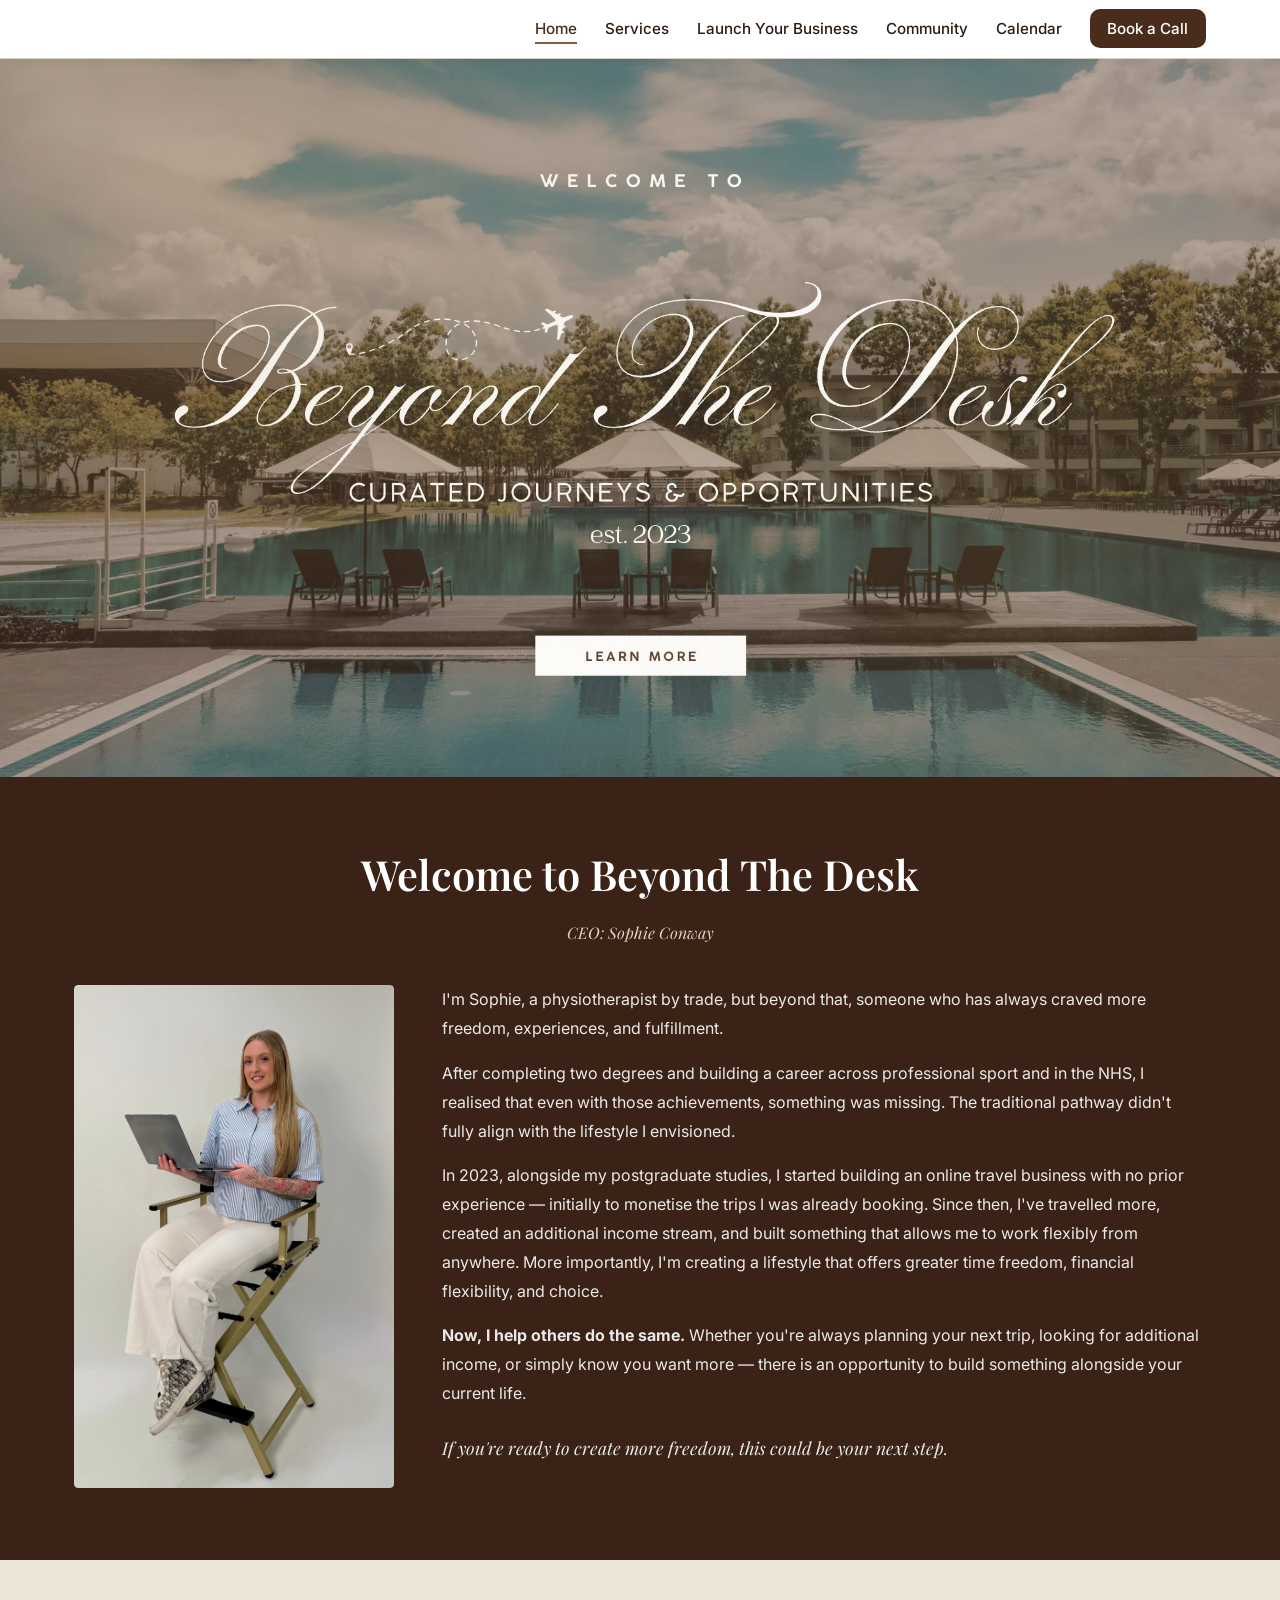
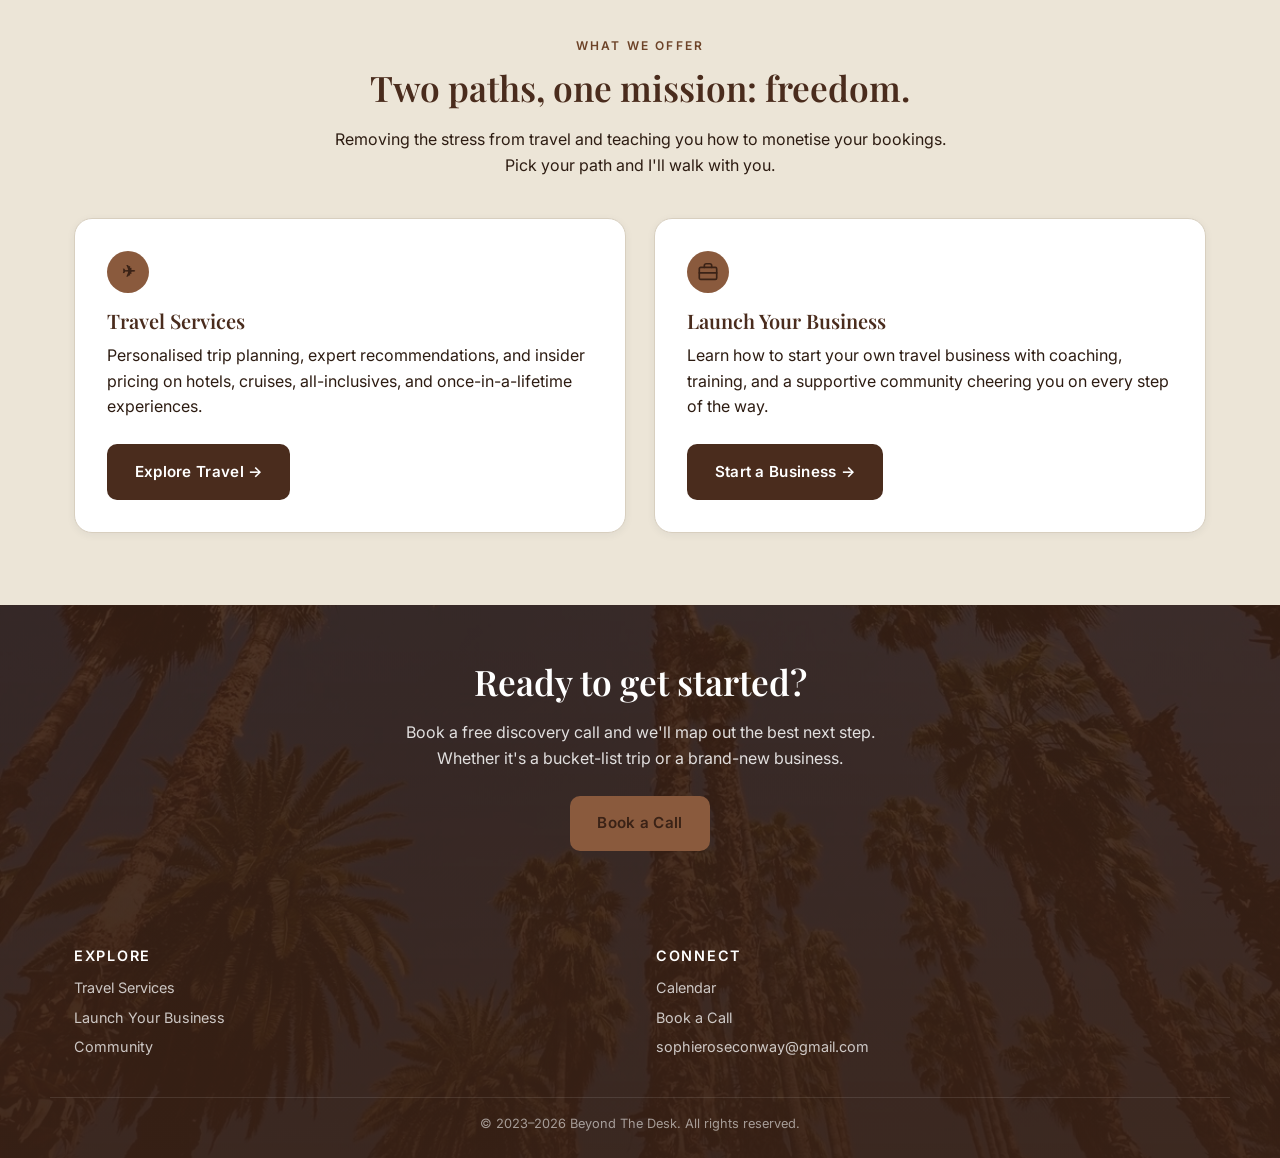
==== index.html @ 2ff6315e "Initial website upload" ====
<!DOCTYPE html>
<html lang="en">
<head>
  <meta charset="UTF-8" />
  <meta name="viewport" content="width=device-width, initial-scale=1.0" />
  <title>Beyond The Desk — Curated Journeys &amp; Opportunities</title>
  <meta name="description" content="Beyond The Desk: curated travel journeys and business opportunities for those ready to create more freedom." />
  <link rel="preconnect" href="https://fonts.googleapis.com">
  <link rel="preconnect" href="https://fonts.gstatic.com" crossorigin>
  <link href="https://fonts.googleapis.com/css2?family=Alex+Brush&family=Allura&family=Inter:wght@400;500;600;700&family=Playfair+Display:ital,wght@0,500;0,600;0,700;1,500&display=swap" rel="stylesheet">
  <link rel="stylesheet" href="css/styles.css" />
</head>
<body>

  <!-- ============ HEADER ============ -->
  <header class="site-header">
    <nav class="nav" aria-label="Main">
      <button class="nav__toggle" aria-label="Toggle menu" aria-expanded="false">&#9776;</button>
      <ul class="nav__links">
        <li><a href="index.html">Home</a></li>
        <li><a href="services.html">Services</a></li>
        <li><a href="business.html">Launch Your Business</a></li>
        <li><a href="community.html">Community</a></li>
        <li><a href="calendar.html">Calendar</a></li>
        <li><a href="contact.html" class="nav__cta">Book a Call</a></li>
      </ul>
    </nav>
  </header>

  <!-- ============ HERO (Canva screenshot with overlay Learn More link) ============ -->
  <section class="hero hero--image" aria-label="Welcome to Beyond The Desk">
    <div class="hero-image-wrap">
      <img class="hero-image" src="assets/homepage-hero.jpg" alt="Welcome to Beyond The Desk — Curated Journeys &amp; Opportunities — est. 2023" />
      <a href="#welcome" class="hero-image__cta" aria-label="Learn more"><span class="visually-hidden">Learn More</span></a>
    </div>
  </section>

  <!-- ============ WELCOME / ABOUT ME ============ -->
  <section id="welcome" class="section section--brown">
    <div class="container">
      <div class="text-center" style="margin-bottom:2.5rem;">
        <h2 style="font-size:clamp(2rem,4vw,2.6rem);">Welcome to Beyond The Desk</h2>
        <span class="subtitle" style="display:block;color:#e7d3b8;font-family:var(--font-heading);font-style:italic;margin-top:.25rem;">CEO: Sophie Conway</span>
      </div>

      <div class="about-grid">
        <div class="about-photo">
          <!-- Save your Canva portrait as assets/sophie.jpg and it will replace this placeholder. -->
          <img src="assets/profilepicture.jpg" alt="Sophie Conway" onerror="this.style.display='none'; this.parentElement.innerHTML='Add your photo at<br>assets/profilepicture.jpg';" />
        </div>

        <div class="about-body">
          <p>I'm Sophie, a physiotherapist by trade, but beyond that, someone who has always craved more freedom, experiences, and fulfillment.</p>

          <p>After completing two degrees and building a career across professional sport and in the NHS, I realised that even with those achievements, something was missing. The traditional pathway didn't fully align with the lifestyle I envisioned.</p>

          <p>In 2023, alongside my postgraduate studies, I started building an online travel business with no prior experience — initially to monetise the trips I was already booking. Since then, I've travelled more, created an additional income stream, and built something that allows me to work flexibly from anywhere. More importantly, I'm creating a lifestyle that offers greater time freedom, financial flexibility, and choice.</p>

          <p><strong>Now, I help others do the same.</strong> Whether you're always planning your next trip, looking for additional income, or simply know you want more — there is an opportunity to build something alongside your current life.</p>

          <p style="font-family: var(--font-heading); font-style: italic; font-size: 1.1rem; margin-top: 1.5rem;">If you're ready to create more freedom, this could be your next step.</p>
        </div>
      </div>
    </div>
  </section>

  <!-- ============ TWO PATHS ============ -->
  <section class="section">
    <div class="container">
      <div class="text-center" style="max-width:720px;margin:0 auto 2.5rem;">
        <span class="eyebrow">What We Offer</span>
        <h2>Two paths, one mission: freedom.</h2>
        <p style="text-align:center;">Removing the stress from travel and teaching you how to monetise your bookings.<br>Pick your path and I'll walk with you.</p>
      </div>
      <div class="grid grid--2">
        <div class="card">
          <div class="card__icon">&#9992;</div>
          <h3>Travel Services</h3>
          <p>Personalised trip planning, expert recommendations, and insider pricing on hotels, cruises, all-inclusives, and once-in-a-lifetime experiences.</p>
          <a href="services.html" class="btn btn--primary" style="margin-top:.5rem;">Explore Travel &rarr;</a>
        </div>
        <div class="card">
          <div class="card__icon" aria-hidden="true">
            <svg width="22" height="22" viewBox="0 0 24 24" fill="none" stroke="currentColor" stroke-width="1.8" stroke-linecap="round" stroke-linejoin="round">
              <rect x="2.5" y="7" width="19" height="13" rx="1.5"/>
              <path d="M8 7V5a2 2 0 0 1 2-2h4a2 2 0 0 1 2 2v2"/>
              <path d="M2.5 13h19"/>
            </svg>
          </div>
          <h3>Launch Your Business</h3>
          <p>Learn how to start your own travel business with coaching, training, and a supportive community cheering you on every step of the way.</p>
          <a href="business.html" class="btn btn--primary" style="margin-top:.5rem;">Start a Business &rarr;</a>
        </div>
      </div>
    </div>
  </section>

  <!-- ============ CTA BAND + FOOTER (shared palm background) ============ -->
  <div class="palm-footer-wrap">
  <section class="cta-band">
    <div class="container">
      <h2>Ready to get started?</h2>
      <p>Book a free discovery call and we'll map out the best next step.<br>
      Whether it's a bucket-list trip or a brand-new business.</p>
      <a href="contact.html" class="btn btn--accent">Book a Call</a>
    </div>
  </section>

  <!-- ============ FOOTER ============ -->
  <footer class="site-footer">
    <div class="container" style="grid-template-columns: 1fr 1fr;">
      <div>
        <h4>Explore</h4>
        <ul>
          <li><a href="services.html">Travel Services</a></li>
          <li><a href="business.html">Launch Your Business</a></li>
          <li><a href="community.html">Community</a></li>
        </ul>
      </div>
      <div>
        <h4>Connect</h4>
        <ul>
          <li><a href="calendar.html">Calendar</a></li>
          <li><a href="contact.html">Book a Call</a></li>
          <li><a href="mailto:sophieroseconway@gmail.com">sophieroseconway@gmail.com</a></li>
        </ul>
      </div>
    </div>
    <div class="footer-bottom">
      &copy; 2023&ndash;<span id="year"></span> Beyond The Desk. All rights reserved.
    </div>
  </footer>
  </div>

  <script src="js/main.js"></script>
  <script>document.getElementById("year").textContent = new Date().getFullYear();</script>
</body>
</html>
---- css/styles.css ----
/* =========================================================
   Beyond The Desk — Shared Stylesheet
   All theme colors live in CSS variables below for easy
   updates once Canva branding is finalized.
   ========================================================= */

:root {
  /* Theme colors — matched to Canva palette */
  --color-primary: #4a2c1d;       /* Rich chocolate brown */
  --color-primary-dark: #3a2216;
  --color-accent: #8a5a3d;        /* Warm caramel */
  --color-accent-dark: #6d4328;
  --color-cream: #ece5d7;         /* Soft beige background */
  --color-surface: #ffffff;
  --color-text: #2d1c12;
  --color-muted: #6b5a4e;
  --color-border: #d8cfbf;

  /* Typography */
  --font-heading: "Playfair Display", Georgia, "Times New Roman", serif;
  --font-body: "Inter", -apple-system, BlinkMacSystemFont, "Segoe UI", Roboto, sans-serif;
  --font-script: "Allura", "Alex Brush", "Pinyon Script", cursive;

  /* Spacing */
  --radius-sm: 4px;
  --radius-md: 10px;
  --radius-lg: 18px;
  --shadow-sm: 0 2px 8px rgba(26, 45, 74, 0.06);
  --shadow-md: 0 8px 24px rgba(26, 45, 74, 0.1);

  /* Layout */
  --max-width: 1180px;
}

/* -------- Reset + base -------- */
*, *::before, *::after { box-sizing: border-box; }
html { scroll-behavior: smooth; }
body {
  margin: 0;
  font-family: var(--font-body);
  color: var(--color-text);
  background: var(--color-cream);
  line-height: 1.6;
  -webkit-font-smoothing: antialiased;
}
img { max-width: 100%; display: block; }
a { color: var(--color-primary); text-decoration: none; transition: color .2s ease; }
a:hover { color: var(--color-accent-dark); }

h1, h2, h3, h4 {
  font-family: var(--font-heading);
  color: var(--color-primary);
  line-height: 1.2;
  margin: 0 0 .5em;
  font-weight: 600;
}
h1 { font-size: clamp(2rem, 4.5vw, 3.2rem); }
h2 { font-size: clamp(1.6rem, 3vw, 2.2rem); }
h3 { font-size: 1.25rem; }

p { margin: 0 0 1em; }

/* -------- Layout helpers -------- */
.container {
  width: 100%;
  max-width: var(--max-width);
  margin: 0 auto;
  padding: 0 1.5rem;
}

.section {
  padding: 4.5rem 0;
}

.section--alt {
  background: var(--color-surface);
}

.eyebrow {
  display: inline-block;
  text-transform: uppercase;
  letter-spacing: .18em;
  font-size: .75rem;
  color: var(--color-accent-dark);
  font-weight: 600;
  margin-bottom: .75rem;
}

/* -------- Navigation -------- */
.site-header {
  background: var(--color-surface);
  border-bottom: 1px solid var(--color-border);
  position: sticky;
  top: 0;
  z-index: 50;
  box-shadow: var(--shadow-sm);
}
.nav {
  display: flex;
  align-items: center;
  justify-content: flex-end;
  padding: 1rem 1.5rem;
  max-width: var(--max-width);
  margin: 0 auto;
}
.nav__brand {
  font-family: var(--font-heading);
  font-size: 1.35rem;
  font-weight: 600;
  color: var(--color-primary);
  letter-spacing: .5px;
}
.nav__brand span { color: var(--color-accent-dark); }
.nav__toggle {
  background: none;
  border: 0;
  font-size: 1.5rem;
  color: var(--color-primary);
  cursor: pointer;
  display: none;
}
.nav__links {
  display: flex;
  gap: 1.75rem;
  list-style: none;
  margin: 0;
  padding: 0;
  align-items: center;
}
.nav__links a {
  color: var(--color-text);
  font-weight: 500;
  font-size: .95rem;
  padding: .25rem 0;
  border-bottom: 2px solid transparent;
}
.nav__links a:hover,
.nav__links a.active {
  color: var(--color-primary);
  border-bottom-color: var(--color-accent);
}
.nav__cta {
  background: var(--color-primary);
  color: #fff !important;
  padding: .6rem 1.1rem !important;
  border-radius: var(--radius-md);
  border: none !important;
  transition: background .2s ease;
}
.nav__cta:hover {
  background: var(--color-accent-dark);
  color: #fff !important;
}

@media (max-width: 820px) {
  .nav__toggle { display: block; }
  .nav__links {
    position: absolute;
    top: 100%;
    left: 0;
    right: 0;
    background: var(--color-surface);
    flex-direction: column;
    padding: 1rem 1.5rem;
    gap: 1rem;
    border-bottom: 1px solid var(--color-border);
    transform: translateY(-10px);
    opacity: 0;
    pointer-events: none;
    transition: all .2s ease;
  }
  .nav__links.is-open {
    transform: translateY(0);
    opacity: 1;
    pointer-events: auto;
  }
}

/* -------- Buttons -------- */
.btn {
  display: inline-block;
  padding: .85rem 1.6rem;
  border-radius: var(--radius-md);
  font-weight: 600;
  font-size: .95rem;
  border: 2px solid transparent;
  cursor: pointer;
  transition: all .2s ease;
  letter-spacing: .02em;
}
.btn--primary {
  background: var(--color-primary);
  color: #fff;
}
.btn--primary:hover {
  background: var(--color-accent-dark);
  color: #fff;
}
.btn--accent {
  background: var(--color-accent);
  color: var(--color-primary-dark);
}
.btn--accent:hover {
  background: var(--color-accent-dark);
  color: #fff;
}
.btn--outline {
  background: transparent;
  color: var(--color-primary);
  border-color: var(--color-primary);
}
.btn--outline:hover {
  background: var(--color-primary);
  color: #fff;
}

/* -------- Hero -------- */
.hero {
  background: linear-gradient(135deg, var(--color-primary) 0%, var(--color-primary-dark) 100%);
  color: #fff;
  padding: 6rem 0 5rem;
  position: relative;
  overflow: hidden;
}
.hero::after {
  content: "";
  position: absolute;
  inset: 0;
  background-image: radial-gradient(circle at 20% 20%, rgba(201, 166, 107, .18), transparent 50%),
                    radial-gradient(circle at 80% 70%, rgba(201, 166, 107, .12), transparent 55%);
  pointer-events: none;
}
.hero__inner {
  max-width: 780px;
  position: relative;
  z-index: 1;
}
.hero h1 {
  color: #fff;
  margin-bottom: 1rem;
}
.hero p.lead {
  font-size: 1.15rem;
  color: rgba(255, 255, 255, .85);
  margin-bottom: 2rem;
  max-width: 620px;
}
.hero__actions {
  display: flex;
  gap: 1rem;
  flex-wrap: wrap;
}

/* Smaller hero for inner pages */
.hero--sub {
  padding: 3.5rem 0 3rem;
}
.hero--sub h1 { font-size: clamp(1.8rem, 3.5vw, 2.6rem); }

/* Two-column layout for 'The Opportunity' section (text + partner logo) */
.opportunity-grid {
  display: grid;
  grid-template-columns: minmax(0, 1.6fr) minmax(0, 1fr);
  gap: 3rem;
  align-items: center;
}
.opportunity-grid__text {
  max-width: 780px;
}
.opportunity-grid__logo {
  display: flex;
  align-items: center;
  justify-content: center;
}
.opportunity-grid__logo img {
  width: 100%;
  max-width: 320px;
  height: auto;
  object-fit: contain;
}
@media (max-width: 820px) {
  .opportunity-grid {
    grid-template-columns: 1fr;
    gap: 2rem;
  }
  .opportunity-grid__logo { order: -1; }
  .opportunity-grid__logo img { max-width: 220px; }
}

/* Hero with brand logo acting as the title (e.g. Community page) */
.hero--logo .eyebrow {
  margin-bottom: .75rem;
}

/* Photo wall backdrop for the community hero (team photos under the logo) */
.hero--with-photos {
  position: relative;
  overflow: hidden;
  padding: 0;          /* the photo wall now drives the hero height */
}
/* CSS Grid collage — photos fill their cells tightly, with a small slice of
   the brown hero background showing between them as a built-in border. */
.hero__photo-wall {
  position: relative;
  background: var(--color-primary-dark);
  padding: 6px;
  display: grid;
  grid-template-columns: repeat(4, 1fr);
  grid-auto-rows: 250px;
  grid-auto-flow: dense;
  gap: 4px;
  z-index: 0;
  pointer-events: none;
}
.hero__photo-wall img {
  width: 100%;
  height: 100%;
  object-fit: cover;              /* fill the cell so photos sit tight together */
  object-position: center;
  display: block;
  filter: brightness(.9) saturate(.95);
  opacity: .95;
  image-orientation: from-image;
}
/* Cell shapes per photo orientation */
.hero__photo-wall .ph--p    { grid-column: span 1; grid-row: span 2; } /* portrait  */
.hero__photo-wall .ph--ls   { grid-column: span 2; grid-row: span 2; } /* landscape */
.hero__photo-wall .ph--wide { grid-column: span 3; grid-row: span 1; } /* panoramic */
/* Soft centred halo behind the logo + text so they remain readable,
   without dimming the photos at the edges of the hero. */
.hero--with-photos::before {
  content: "";
  position: absolute;
  inset: 0;
  background: radial-gradient(
    ellipse 55% 65% at center,
    rgba(58, 34, 22, .78) 0%,
    rgba(58, 34, 22, .55) 45%,
    rgba(58, 34, 22, 0) 80%
  );
  z-index: 1;
  pointer-events: none;
}
/* Logo + text overlaid in the centre of the photo collage */
.hero--with-photos .hero__inner {
  position: absolute;
  top: 50%;
  left: 50%;
  transform: translate(-50%, -50%);
  width: 100%;
  max-width: 780px;
  z-index: 2;
  text-align: center;
  padding: 0 1.5rem;
}
.hero--with-photos .hero-logo,
.hero--with-photos .hero-logo img { margin-left: auto; margin-right: auto; }
.hero--with-photos .hero__subtitle,
.hero--with-photos .lead { margin-left: auto; margin-right: auto; }
/* subtle text shadow for extra legibility against any bright photo edges */
.hero--with-photos .hero__subtitle,
.hero--with-photos .lead,
.hero--with-photos .eyebrow {
  text-shadow: 0 2px 12px rgba(0, 0, 0, .55);
}

@media (max-width: 900px) {
  .hero__photo-wall {
    grid-template-columns: repeat(4, 1fr);
    grid-auto-rows: 220px;
  }
  .hero__photo-wall .ph--wide { grid-column: span 4; }
}
@media (max-width: 560px) {
  .hero__photo-wall {
    grid-template-columns: repeat(3, 1fr);
    grid-auto-rows: 180px;
    padding: 4px;
    gap: 3px;
  }
  .hero__photo-wall .ph--wide { grid-column: span 3; }
  .hero__photo-wall .ph--ls   { grid-column: span 2; }
}
.hero-logo {
  margin: 0 0 1.5rem;
}
.hero-logo img {
  display: block;
  width: 100%;
  max-width: 560px;
  height: auto;
  /* logo is black on transparent — invert to white against the dark hero */
  filter: brightness(0) invert(1);
}
.hero__subtitle {
  font-family: var(--font-heading, serif);
  font-size: clamp(1.6rem, 3vw, 2.2rem);
  font-weight: 600;
  font-style: normal;
  line-height: 1.2;
  color: #fff;
  margin: 0 0 1rem;
  max-width: 680px;
}
@media (max-width: 720px) {
  .hero-logo img { max-width: 340px; }
}

/* -------- Cards / Grids -------- */
.grid {
  display: grid;
  gap: 1.75rem;
}
.grid--2 { grid-template-columns: repeat(2, 1fr); }
.grid--3 { grid-template-columns: repeat(auto-fit, minmax(260px, 1fr)); }
@media (max-width: 720px) {
  .grid--2 { grid-template-columns: 1fr; }
}

.card {
  background: var(--color-surface);
  border: 1px solid var(--color-border);
  border-radius: var(--radius-lg);
  padding: 2rem;
  box-shadow: var(--shadow-sm);
  transition: transform .2s ease, box-shadow .2s ease;
}
.card:hover {
  transform: translateY(-3px);
  box-shadow: var(--shadow-md);
}
.card h3 { margin-top: 0; }
.card__icon {
  width: 42px;
  height: 42px;
  display: inline-flex;
  align-items: center;
  justify-content: center;
  border-radius: 50%;
  background: var(--color-accent);
  color: var(--color-primary-dark);
  font-weight: 700;
  margin-bottom: 1rem;
}

/* -------- Contact methods (email + WhatsApp) -------- */
.contact-methods {
  display: grid;
  grid-template-columns: 1fr 1fr;
  gap: 1.5rem;
  margin-top: 1.5rem;
  align-items: stretch;
}

/* Bottom row of cards (What to expect + FAQs) */
.info-grid {
  display: grid;
  grid-template-columns: 1fr 1fr;
  gap: 1.5rem;
  align-items: stretch;
  margin-top: 1.5rem;
}
.info-grid > .card {
  height: 100%;
  display: flex;
  flex-direction: column;
}
.info-grid .faq-carousel__viewport {
  flex: 1;
  display: flex;
  align-items: flex-start;
}
.info-grid .faq-carousel__track { width: 100%; }

@media (max-width: 720px) {
  .contact-methods,
  .info-grid {
    grid-template-columns: 1fr;
  }
}
.contact-method {
  display: flex;
  align-items: center;
  gap: 1.25rem;
  padding: 1.5rem 1.75rem;
  background: var(--color-surface);
  border: 1px solid var(--color-border);
  border-radius: var(--radius-lg);
  box-shadow: var(--shadow-sm);
  text-decoration: none;
  color: inherit;
  transition: transform .2s ease, box-shadow .2s ease, border-color .2s ease;
}
.contact-method:hover {
  transform: translateY(-3px);
  box-shadow: var(--shadow-md);
  border-color: var(--color-accent);
}
.contact-method__icon {
  flex-shrink: 0;
  width: 52px;
  height: 52px;
  display: inline-flex;
  align-items: center;
  justify-content: center;
  border-radius: 50%;
  background: var(--color-accent);
  color: var(--color-primary-dark);
  font-size: 1.5rem;
}
.contact-method__text {
  display: flex;
  flex-direction: column;
  gap: .15rem;
  min-width: 0;
}
.contact-method__label {
  font-family: var(--font-heading);
  font-weight: 600;
  font-size: 1.05rem;
  color: var(--color-primary-dark);
}
.contact-method__value {
  font-size: .95rem;
  color: var(--color-muted);
  word-break: break-word;
}

/* -------- Team -------- */
.team-member {
  text-align: center;
}
.team-member__photo {
  width: 170px;
  height: 170px;
  margin: 0 auto 1rem;
  border-radius: 50%;
  background: var(--color-border);
  overflow: hidden;
  display: flex;
  align-items: center;
  justify-content: center;
  font-size: 2.2rem;
  color: var(--color-muted);
  font-family: var(--font-heading);
  border: 4px solid var(--color-surface);
  box-shadow: var(--shadow-sm);
}
.team-member h3 { margin: .5rem 0 .25rem; }
.team-member .role {
  color: var(--color-accent-dark);
  font-size: .9rem;
  text-transform: uppercase;
  letter-spacing: .1em;
  font-weight: 600;
  margin-bottom: .75rem;
}

/* -------- Calendar -------- */
.calendar-wrap {
  background: var(--color-surface);
  border-radius: var(--radius-lg);
  padding: 1.5rem;
  border: 1px solid var(--color-border);
  box-shadow: var(--shadow-sm);
}
.calendar-header {
  display: flex;
  justify-content: space-between;
  align-items: center;
  margin-bottom: 1rem;
}
.calendar-header h3 { margin: 0; }
.calendar-nav button {
  background: var(--color-cream);
  border: 1px solid var(--color-border);
  width: 34px;
  height: 34px;
  border-radius: 50%;
  cursor: pointer;
  font-size: 1.1rem;
  color: var(--color-primary);
}
.calendar-nav button:hover { background: var(--color-accent); border-color: var(--color-accent); }

.calendar-grid {
  display: grid;
  grid-template-columns: repeat(7, 1fr);
  gap: 4px;
}
.calendar-grid .dow,
.calendar-grid .day {
  padding: .5rem 0;
  text-align: center;
  font-size: .9rem;
  border-radius: var(--radius-sm);
}
.calendar-grid .dow {
  font-weight: 600;
  color: var(--color-muted);
  font-size: .75rem;
  text-transform: uppercase;
  letter-spacing: .08em;
}
.calendar-grid .day {
  background: var(--color-cream);
  color: var(--color-text);
}
.calendar-grid .day.empty { background: transparent; }
.calendar-grid .day.today { outline: 2px solid var(--color-accent); font-weight: 700; }
.calendar-grid .day.has-event {
  background: var(--color-primary);
  color: #fff;
  cursor: pointer;
  font-weight: 600;
  position: relative;
}
.calendar-grid .day.has-event::after {
  content: "";
  position: absolute;
  bottom: 4px; left: 50%;
  transform: translateX(-50%);
  width: 5px; height: 5px; border-radius: 50%;
  background: var(--color-accent);
}
.calendar-grid .day.has-event:hover { background: var(--color-accent-dark); }

.event-list { margin-top: 1.5rem; }
.event-list__item {
  display: flex;
  gap: 1rem;
  padding: 1rem 0;
  border-top: 1px solid var(--color-border);
}
.event-list__item:first-child { border-top: 0; }
.event-list__date {
  flex: 0 0 62px;
  text-align: center;
  background: var(--color-primary);
  color: #fff;
  border-radius: var(--radius-sm);
  padding: .4rem;
  font-family: var(--font-heading);
}
.event-list__date .d { font-size: 1.3rem; display: block; font-weight: 700; line-height: 1; }
.event-list__date .m { font-size: .7rem; letter-spacing: .1em; text-transform: uppercase; }
.event-list__body h4 { margin: 0 0 .25rem; }
.event-list__body p { margin: 0; color: var(--color-muted); font-size: .9rem; }

/* -------- Community -------- */
.pillar {
  background: var(--color-surface);
  border-left: 4px solid var(--color-accent);
  padding: 2rem 2.25rem;
  border-radius: var(--radius-md);
  box-shadow: var(--shadow-sm);
  transition: transform .25s ease, box-shadow .25s ease;
}
.pillar:hover {
  transform: translateY(-2px);
  box-shadow: var(--shadow-md);
}
.pillar h3 {
  margin-top: 0;
  margin-bottom: .6rem;
  font-size: 1.35rem;
}
.pillar p {
  margin: 0;
  line-height: 1.65;
}

/* -------- CTA band -------- */
.cta-band {
  background-image: linear-gradient(rgba(58,34,22,.85), rgba(58,34,22,.9)), url('../assets/palm-bg.jpg');
  background-size: cover;
  background-position: center;
  color: #fff;
  padding: 3.5rem 0;
  text-align: center;
}

/* Wrap CTA band + footer with one continuous palm background */
.palm-footer-wrap {
  background-image: linear-gradient(rgba(58,34,22,.85), rgba(58,34,22,.92)), url('../assets/palm-bg.jpg');
  background-size: cover;
  background-position: center;
}
.palm-footer-wrap .cta-band,
.palm-footer-wrap .site-footer {
  background: transparent;
}
.cta-band h2 { color: #fff; }
.cta-band p { color: rgba(255,255,255,.85); max-width: 600px; margin: 0 auto 1.5rem; }

/* -------- Footer -------- */
.site-footer {
  background-image: linear-gradient(rgba(58,34,22,.85), rgba(58,34,22,.92)), url('../assets/palm-bg.jpg');
  background-size: cover;
  background-position: center;
  color: rgba(255,255,255,.85);
  padding: 2.5rem 0 1.5rem;
  font-size: .9rem;
}
.site-footer .container {
  display: grid;
  grid-template-columns: 1.5fr 1fr 1fr;
  gap: 2rem;
}
.site-footer h4 {
  color: #fff;
  font-family: var(--font-body);
  font-size: .9rem;
  letter-spacing: .12em;
  text-transform: uppercase;
  margin: 0 0 .75rem;
}
.site-footer a { color: rgba(255,255,255,.75); }
.site-footer a:hover { color: var(--color-accent); }
.site-footer ul { list-style: none; padding: 0; margin: 0; }
.site-footer ul li { margin-bottom: .4rem; }
.footer-bottom {
  max-width: var(--max-width);
  margin: 2rem auto 0;
  padding: 1rem 1.5rem 0;
  border-top: 1px solid rgba(255,255,255,.1);
  text-align: center;
  font-size: .8rem;
  color: rgba(255,255,255,.55);
}

@media (max-width: 720px) {
  .site-footer .container { grid-template-columns: 1fr; }
}

/* -------- Misc -------- */
.text-center { text-align: center; }
.mt-lg { margin-top: 2.5rem; }
.placeholder-note {
  background: #fff8e5;
  border: 1px dashed var(--color-accent);
  color: #6b5a2f;
  padding: .75rem 1rem;
  border-radius: var(--radius-sm);
  font-size: .85rem;
  margin: 1.5rem 0;
}

/* =========================================================
   Canva-inspired additions
   ========================================================= */

/* Nav brand in script */
.nav__brand--script {
  font-family: var(--font-script);
  font-size: 2.25rem;
  line-height: 1;
  color: var(--color-primary);
  letter-spacing: 0;
}
.nav__brand--script span { color: var(--color-accent-dark); }
@media (max-width: 520px) {
  .nav__brand--script { font-size: 1.85rem; }
}

/* Image-only hero — uses the Canva design as a single screenshot
   with an invisible clickable overlay where the LEARN MORE button sits. */
.hero--image {
  padding: 0;
  background: var(--color-primary-dark);
  overflow: hidden;
}
.hero-image-wrap {
  position: relative;
  width: 100%;
  line-height: 0;
}
.hero-image {
  display: block;
  width: 100%;
  height: auto;
}
/* Hotspot matches the white "LEARN MORE" button in homepage-hero.jpg
   (button bbox: x 839→1168 of 2006, y 908→963 of 1126) */
.hero-image__cta {
  position: absolute;
  left: 41.8%;
  top: 80.6%;
  width: 16.4%;
  height: 4.9%;
  border-radius: 2px;
  z-index: 2;
  /* invisible hotspot — no background, no border, just clickable */
}
.hero-image__cta:hover,
.hero-image__cta:focus-visible {
  outline: 2px solid rgba(255,255,255,.7);
  outline-offset: 2px;
}
.visually-hidden {
  position: absolute;
  width: 1px; height: 1px;
  padding: 0; margin: -1px;
  overflow: hidden;
  clip: rect(0,0,0,0);
  white-space: nowrap;
  border: 0;
}

/* Script hero (Welcome to / script wordmark / tagline / button) */
.hero--script {
  padding: 5rem 0 4.5rem;
  text-align: center;
  background: var(--color-primary);
  position: relative;
  overflow: hidden;
}
.hero--script .hero__bg {
  position: absolute; inset: 0;
  background-size: cover;
  background-position: center;
  opacity: .7;
  z-index: 0;
}
.hero--script::after {
  content: "";
  position: absolute; inset: 0;
  background: linear-gradient(180deg, rgba(58,34,22,.3) 0%, rgba(58,34,22,.5) 100%);
  z-index: 1;
}
.hero--script .hero__inner {
  position: relative;
  z-index: 2;
  margin: 0 auto;
  max-width: 900px;
}
.hero__welcome {
  display: inline-block;
  color: #fff;
  letter-spacing: .4em;
  text-transform: uppercase;
  font-size: .8rem;
  margin-bottom: 1rem;
  font-family: var(--font-body);
}
.hero__script {
  font-family: var(--font-script);
  color: #fff;
  font-size: clamp(4rem, 11vw, 8rem);
  line-height: 1;
  margin: 0 0 1rem;
  font-weight: 400;
  letter-spacing: .02em;
}
/* Canva-exported wordmark image replacing the script text */
.hero__script-wrap {
  margin: 2rem 0 1rem;
  line-height: 1;
  font-size: 0; /* collapse extra inline gaps */
}
.hero__script-img {
  display: block;
  margin: 0 auto;
  width: clamp(280px, 70vw, 760px);
  height: auto;
}

/* Plane with curved trail — sits above the script wordmark */
.hero__plane {
  display: block;
  width: clamp(200px, 30vw, 320px);
  height: auto;
  margin: 0 auto .5rem;
  color: #fff;
  opacity: .95;
}
.hero__tagline {
  color: #fff;
  letter-spacing: .3em;
  text-transform: uppercase;
  font-size: .85rem;
  font-family: var(--font-heading);
  margin-bottom: .35rem;
}
.hero__est {
  color: #fff;
  font-family: var(--font-heading);
  font-style: italic;
  font-size: .9rem;
  opacity: .9;
  margin-bottom: 2.25rem;
}
.hero__btn-light {
  display: inline-block;
  background: #fff;
  color: var(--color-primary);
  padding: .85rem 2.25rem;
  font-family: var(--font-body);
  text-transform: uppercase;
  letter-spacing: .2em;
  font-size: .8rem;
  font-weight: 600;
  border-radius: 2px;
  transition: all .2s ease;
}
.hero__btn-light:hover {
  background: var(--color-accent);
  color: #fff;
}

/* Full-width warm-brown section — matches the footer's solid brown */
.section--brown {
  background: var(--color-primary-dark);
  color: #fff;
}
.section--brown h2,
.section--brown h3,
.section--brown h4 { color: #fff; }
.section--brown .eyebrow { color: #e7d3b8; }
.hero .eyebrow,
.hero--sub .eyebrow,
.section--dark-img .eyebrow,
.cta-band .eyebrow { color: #e7d3b8; }
.section--brown p { color: rgba(255,255,255,.9); }

/* Palm-tree dark background for 'Booking with' + 'Host Agency' */
.section--dark-img {
  background: var(--color-primary-dark);
  color: #fff;
  position: relative;
}
.section--dark-img h2,
.section--dark-img h3,
.section--dark-img h4 { color: #fff; }
.section--dark-img p { color: rgba(255,255,255,.88); }

/* About Me layout: photo + text side by side */
.about-grid {
  display: grid;
  grid-template-columns: minmax(220px, 320px) 1fr;
  gap: 3rem;
  align-items: start;
}
.about-photo {
  width: 100%;
  background: transparent;
  border: 0;
  border-radius: var(--radius-sm);
  color: rgba(255,255,255,.7);
  font-size: .85rem;
  text-align: center;
  overflow: hidden;
  line-height: 0;
}
.about-photo img {
  display: block;
  width: 100%;
  height: auto;
  border-radius: var(--radius-sm);
}
.about-body h2 {
  font-size: clamp(1.8rem, 3vw, 2.4rem);
  margin-bottom: .25rem;
}
.about-body .subtitle {
  font-family: var(--font-heading);
  font-style: italic;
  color: #e7d3b8;
  margin-bottom: 1.5rem;
  display: block;
}
.about-body p { line-height: 1.8; }

@media (max-width: 780px) {
  .about-grid {
    grid-template-columns: 1fr;
    gap: 2rem;
  }
  .about-photo { max-width: 320px; margin: 0 auto; }
}

/* Booking-with feature boxes — outlined style over dark bg */
.feature-box {
  border: 1px solid var(--color-border);
  padding: 2rem 1.5rem;
  text-align: center;
  border-radius: 2px;
  background: #fff;
}
.feature-box .icon-box {
  width: 70px;
  height: 70px;
  margin: 0 auto 1.25rem;
  border: 1px solid var(--color-border);
  display: flex;
  align-items: center;
  justify-content: center;
  color: var(--color-accent-dark);
  font-size: 1.8rem;
  border-radius: 50%;
}
.feature-box p { font-size: .95rem; }

/* Process steps (My Travel Services 1-2-3-4) */
.process-grid {
  display: grid;
  grid-template-columns: repeat(4, 1fr);
  gap: 1.5rem;
  margin-top: 2.5rem;
  align-items: stretch;
}
.process-step {
  border: 1px solid var(--color-border);
  padding: 2rem 1.25rem 1.5rem;
  text-align: center;
  background: var(--color-surface);
  position: relative;
  border-radius: 2px;
  display: flex;
  flex-direction: column;
  height: 100%;
}
.process-step__num {
  position: absolute;
  top: -18px;
  left: 50%;
  transform: translateX(-50%);
  width: 36px;
  height: 36px;
  border-radius: 4px;
  background: var(--color-accent);
  color: #fff;
  font-family: var(--font-heading);
  font-weight: 600;
  display: flex;
  align-items: center;
  justify-content: center;
  font-size: 1.1rem;
}
.process-step h3 {
  font-family: var(--font-heading);
  font-weight: 500;
  margin: .5rem 0 1rem;
  font-size: 1.25rem;
}
.process-step p {
  font-size: .9rem;
  color: var(--color-muted);
  margin: 0;
}

@media (max-width: 920px) {
  .process-grid { grid-template-columns: repeat(2, 1fr); }
}
@media (max-width: 480px) {
  .process-grid { grid-template-columns: 1fr; }
}

/* Stat tiles (Host Agency Value) */
.stat-tile {
  border: 1px solid var(--color-border);
  padding: 2rem 1.5rem;
  text-align: center;
  border-radius: 2px;
  background: #fff;
}
.stat-tile .icon-box {
  width: 80px;
  height: 80px;
  margin: 0 auto 1.25rem;
  border: 1px solid var(--color-border);
  display: flex;
  align-items: center;
  justify-content: center;
  color: var(--color-accent-dark);
  font-size: 2rem;
  border-radius: 50%;
}
.stat-tile p {
  font-size: 1rem;
  margin: 0;
}

/* Accreditation / partner logo row (Host Agency Value section) */
.accreditations {
  display: grid;
  grid-template-columns: repeat(3, 1fr);
  gap: 2.5rem;
  align-items: center;
  justify-items: center;
  margin: 2.5rem auto 0;
  max-width: 900px;
}
.accreditations img {
  max-height: 90px;
  max-width: 100%;
  width: auto;
  height: auto;
  object-fit: contain;
}
@media (max-width: 720px) {
  .accreditations {
    grid-template-columns: 1fr;
    gap: 1.75rem;
  }
}

/* Placeholder box for images user hasn't dropped in yet */
.img-placeholder {
  width: 100%;
  aspect-ratio: 16 / 9;
  background: var(--color-cream);
  border: 1px dashed var(--color-accent);
  display: flex;
  align-items: center;
  justify-content: center;
  color: var(--color-muted);
  font-size: .85rem;
  text-align: center;
  padding: 1rem;
  border-radius: var(--radius-sm);
}

/* =========================================================
   Testimonials (Community page) — fading carousel
   ========================================================= */
.testimonials { gap: 1.5rem; }

.testimonial-carousel {
  max-width: 960px;
  margin: 0 auto;
}

.testimonial-carousel__viewport {
  overflow: hidden;
  border-radius: var(--radius-md);
  padding: 4px; /* breathing room so card shadows aren't clipped */
}

/* Stack slides so we can crossfade between them */
.testimonial-carousel__track {
  display: grid;
  grid-template-areas: "slide";
}

/* Each slide holds two testimonials side by side */
.testimonial--slide {
  grid-area: slide;
  display: grid;
  grid-template-columns: 1fr 1fr;
  gap: 1.5rem;
  align-items: stretch;
  opacity: 0;
  visibility: hidden;
  transition: opacity 1s ease-in-out, visibility 0s linear 1s;
  pointer-events: none;
}

.testimonial--slide.is-active {
  opacity: 1;
  visibility: visible;
  transition: opacity 1s ease-in-out, visibility 0s linear 0s;
  pointer-events: auto;
}

/* Solo slide (odd-count leftover) — centred, not full-width */
.testimonial--slide--solo {
  grid-template-columns: minmax(0, 1fr);
  max-width: 52%;
  margin: 0 auto;
}

/* Stack to one column on narrow screens */
@media (max-width: 720px) {
  .testimonial--slide { grid-template-columns: 1fr; }
  .testimonial--slide--solo { max-width: 100%; }
}

.testimonial-carousel__controls {
  display: flex;
  align-items: center;
  justify-content: center;
  gap: .75rem;
  margin-top: 1.25rem;
}

.testimonial-carousel__btn {
  width: 34px;
  height: 34px;
  border-radius: 50%;
  border: 1px solid var(--color-border);
  background: var(--color-surface);
  color: var(--color-primary);
  font-size: 1.2rem;
  line-height: 1;
  cursor: pointer;
  display: inline-flex;
  align-items: center;
  justify-content: center;
  transition: background .2s ease, color .2s ease, border-color .2s ease;
  padding: 0;
  flex: 0 0 auto;
}
.testimonial-carousel__btn:hover,
.testimonial-carousel__btn:focus-visible {
  background: var(--color-accent-dark);
  color: #fff;
  border-color: var(--color-accent-dark);
  outline: none;
}

.testimonial-carousel__dots {
  display: flex;
  align-items: center;
  justify-content: center;
  flex-wrap: wrap;
  gap: .45rem;
  max-width: 360px;
}

.testimonial-dot {
  width: 8px;
  height: 8px;
  border-radius: 50%;
  background: var(--color-border);
  border: 0;
  padding: 0;
  cursor: pointer;
  transition: background .2s ease, transform .2s ease;
}
.testimonial-dot.is-active {
  background: var(--color-accent-dark);
  transform: scale(1.3);
}
.testimonial-dot:focus-visible {
  outline: 2px solid var(--color-accent-dark);
  outline-offset: 2px;
}

.testimonial {
  position: relative;
  background: var(--color-cream);
  border-radius: var(--radius-md);
  padding: 2.5rem 1.75rem 1.75rem;
  margin: 0;
  border-left: 3px solid var(--color-accent);
  box-shadow: var(--shadow-sm);
  transition: transform .25s ease, box-shadow .25s ease;
  display: flex;
  flex-direction: column;
}
.testimonial:hover {
  transform: translateY(-3px);
  box-shadow: var(--shadow-md);
}

.testimonial__mark {
  position: absolute;
  top: -.35rem;
  left: 1.25rem;
  font-family: var(--font-heading);
  font-size: 4.5rem;
  line-height: 1;
  color: var(--color-accent);
  opacity: .55;
  pointer-events: none;
}

.section--brown .testimonial .testimonial__quote,
.testimonial .testimonial__quote {
  color: var(--color-text);
  font-size: .97rem;
  line-height: 1.65;
  margin: 0 0 1.25rem;
  font-style: italic;
  flex: 1;
}

.section--brown .testimonial .testimonial__author,
.testimonial .testimonial__author {
  color: var(--color-accent-dark);
  font-weight: 600;
  font-size: .85rem;
  letter-spacing: .02em;
  margin: 0;
}

/* Small "scroll for more..." prompt in sub-hero */
.hero__scroll-prompt {
  margin: 1.5rem 0 0;
  font-family: var(--font-body);
  font-size: .85rem;
  letter-spacing: .12em;
  text-transform: uppercase;
  color: #e7d3b8;
  opacity: .85;
  animation: scrollPromptBob 2.4s ease-in-out infinite;
}

@keyframes scrollPromptBob {
  0%, 100% { transform: translateY(0); opacity: .7; }
  50%      { transform: translateY(4px); opacity: 1; }
}

/* =========================================================
   FAQ Carousel (Book a Call page)
   ========================================================= */
.faq-carousel { position: relative; }
.faq-carousel__top { margin-bottom: .75rem; }
.faq-carousel__top h3 { margin: 0; }

.faq-carousel__viewport {
  overflow: hidden;
  border-radius: var(--radius-sm);
}

/* Stack all slides in the same grid cell so the container
   sizes to the tallest slide and we can crossfade between them. */
.faq-carousel__track {
  display: grid;
  grid-template-areas: "slide";
}

.faq-slide {
  grid-area: slide;
  padding: .25rem .1rem 1rem;
  opacity: 0;
  visibility: hidden;
  transition: opacity 1s ease-in-out, visibility 0s linear 1s;
  pointer-events: none;
}

.faq-slide.is-active {
  opacity: 1;
  visibility: visible;
  transition: opacity 1s ease-in-out, visibility 0s linear 0s;
  pointer-events: auto;
}

.faq-q {
  font-family: var(--font-heading);
  font-weight: 600;
  color: var(--color-primary);
  font-size: 1.05rem;
  line-height: 1.35;
  margin: 0 0 .6rem;
}

.faq-a {
  color: var(--color-text);
  font-size: .95rem;
  line-height: 1.55;
  margin: 0;
}

.faq-carousel__controls {
  display: flex;
  align-items: center;
  justify-content: space-between;
  gap: .75rem;
  margin-top: .5rem;
}

.faq-carousel__btn {
  width: 32px;
  height: 32px;
  border-radius: 50%;
  border: 1px solid var(--color-border);
  background: var(--color-surface);
  color: var(--color-primary);
  font-size: 1.2rem;
  line-height: 1;
  cursor: pointer;
  display: inline-flex;
  align-items: center;
  justify-content: center;
  transition: background .2s ease, color .2s ease, border-color .2s ease;
  padding: 0;
}
.faq-carousel__btn:hover,
.faq-carousel__btn:focus-visible {
  background: var(--color-accent-dark);
  color: #fff;
  border-color: var(--color-accent-dark);
  outline: none;
}

.faq-carousel__dots {
  display: flex;
  align-items: center;
  justify-content: center;
  gap: .4rem;
  flex: 1;
}

.faq-dot {
  width: 8px;
  height: 8px;
  border-radius: 50%;
  background: var(--color-border);
  border: 0;
  padding: 0;
  cursor: pointer;
  transition: background .2s ease, transform .2s ease;
}
.faq-dot.is-active {
  background: var(--color-accent-dark);
  transform: scale(1.25);
}
.faq-dot:focus-visible {
  outline: 2px solid var(--color-accent-dark);
  outline-offset: 2px;
}
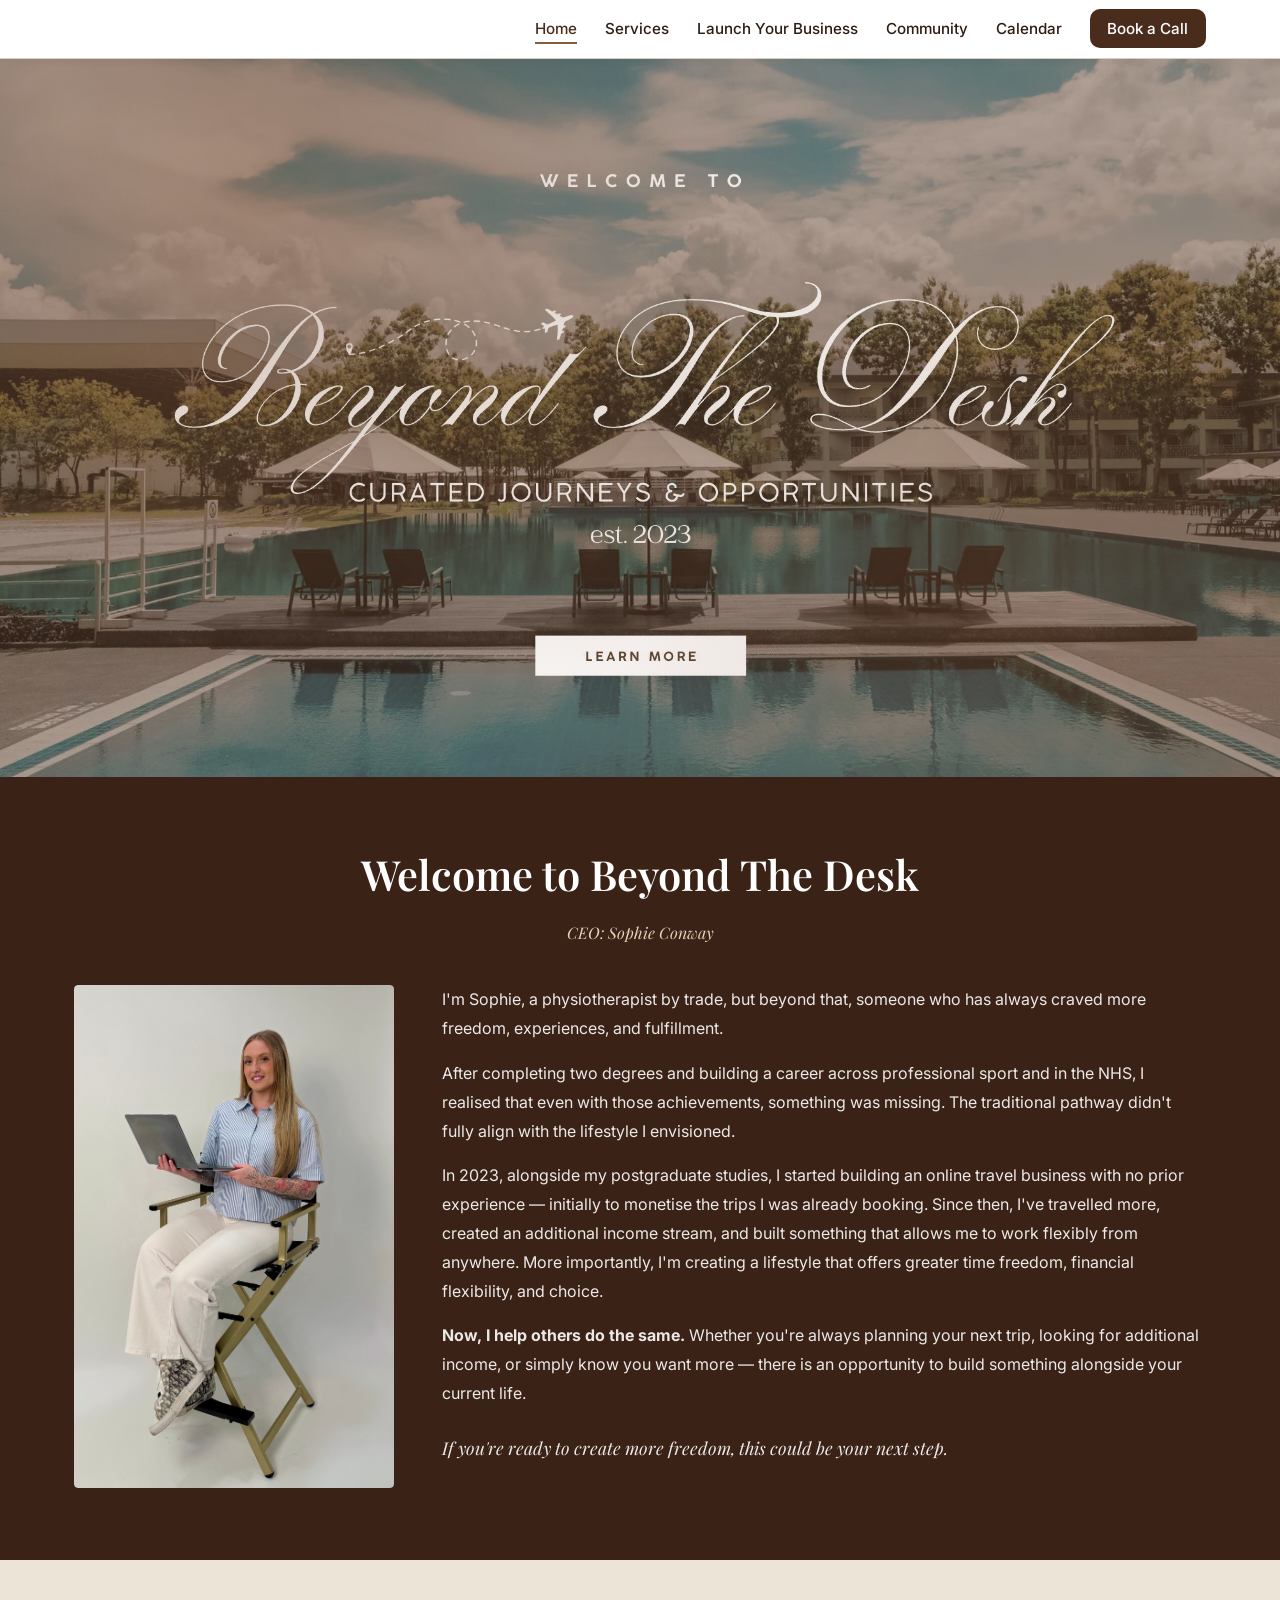
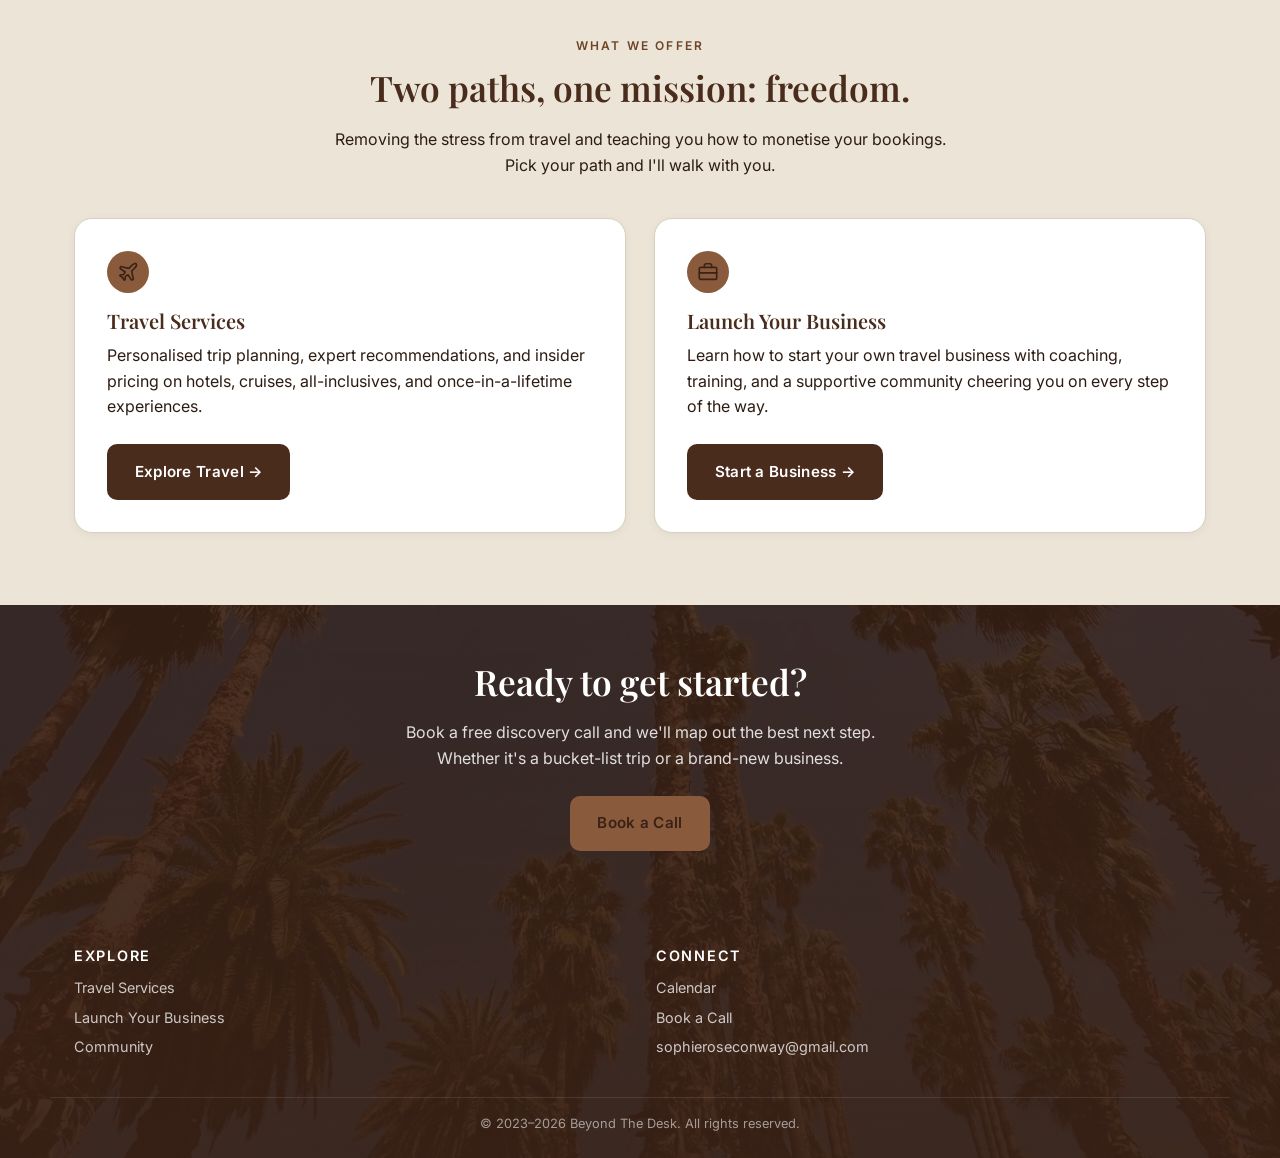
==== commit 1d61dcc4: "website update" ====
--- a/index.html
+++ b/index.html
@@ -15,7 +15,7 @@
   <!-- ============ HEADER ============ -->
   <header class="site-header">
     <nav class="nav" aria-label="Main">
-      <button class="nav__toggle" aria-label="Toggle menu" aria-expanded="false">&#9776;</button>
+      <button class="nav__toggle" aria-label="Toggle menu" aria-expanded="false"><svg viewBox="0 0 24 24" fill="none" stroke="currentColor" stroke-width="1.8" stroke-linecap="round" stroke-linejoin="round" aria-hidden="true"><line x1="4" y1="7" x2="20" y2="7"/><line x1="4" y1="12" x2="20" y2="12"/><line x1="4" y1="17" x2="20" y2="17"/></svg></button>
       <ul class="nav__links">
         <li><a href="index.html">Home</a></li>
         <li><a href="services.html">Services</a></li>
@@ -74,7 +74,11 @@
       </div>
       <div class="grid grid--2">
         <div class="card">
-          <div class="card__icon">&#9992;</div>
+          <div class="card__icon" aria-hidden="true">
+            <svg viewBox="0 0 24 24" fill="none" stroke="currentColor" stroke-width="1.8" stroke-linecap="round" stroke-linejoin="round">
+              <path d="M17.8 19.2 16 11l3.5-3.5C21 6 21.5 4 21 3c-1-.5-3 0-4.5 1.5L13 8 4.8 6.2c-.5-.1-.9.1-1.1.5l-.3.5c-.2.5-.1 1 .3 1.3L9 12l-2 3H4l-1 1 3 2 2 3 1-1v-3l3-2 3.5 5.3c.3.4.8.5 1.3.3l.5-.2c.4-.3.6-.7.5-1.2z"/>
+            </svg>
+          </div>
           <h3>Travel Services</h3>
           <p>Personalised trip planning, expert recommendations, and insider pricing on hotels, cruises, all-inclusives, and once-in-a-lifetime experiences.</p>
           <a href="services.html" class="btn btn--primary" style="margin-top:.5rem;">Explore Travel &rarr;</a>
--- a/css/styles.css
+++ b/css/styles.css
@@ -118,7 +118,10 @@
   color: var(--color-primary);
   cursor: pointer;
   display: none;
-}
+  padding: .25rem;
+  line-height: 0;
+}
+.nav__toggle svg { width: 26px; height: 26px; }
 .nav__links {
   display: flex;
   gap: 1.75rem;
@@ -226,8 +229,8 @@
   content: "";
   position: absolute;
   inset: 0;
-  background-image: radial-gradient(circle at 20% 20%, rgba(201, 166, 107, .18), transparent 50%),
-                    radial-gradient(circle at 80% 70%, rgba(201, 166, 107, .12), transparent 55%);
+  background-image: radial-gradient(circle at 20% 20%, rgba(138, 90, 61, .38), transparent 50%),
+                    radial-gradient(circle at 80% 70%, rgba(138, 90, 61, .26), transparent 55%);
   pointer-events: none;
 }
 .hero__inner {
@@ -430,6 +433,13 @@
   box-shadow: var(--shadow-md);
 }
 .card h3 { margin-top: 0; }
+
+/* Shared icon sizing — keeps SVGs visually consistent inside circular containers */
+.card__icon svg { width: 22px; height: 22px; }
+.feature-box .icon-box svg { width: 32px; height: 32px; }
+.stat-tile .icon-box svg { width: 36px; height: 36px; }
+.contact-method__icon svg { width: 26px; height: 26px; }
+
 .card__icon {
   width: 42px;
   height: 42px;
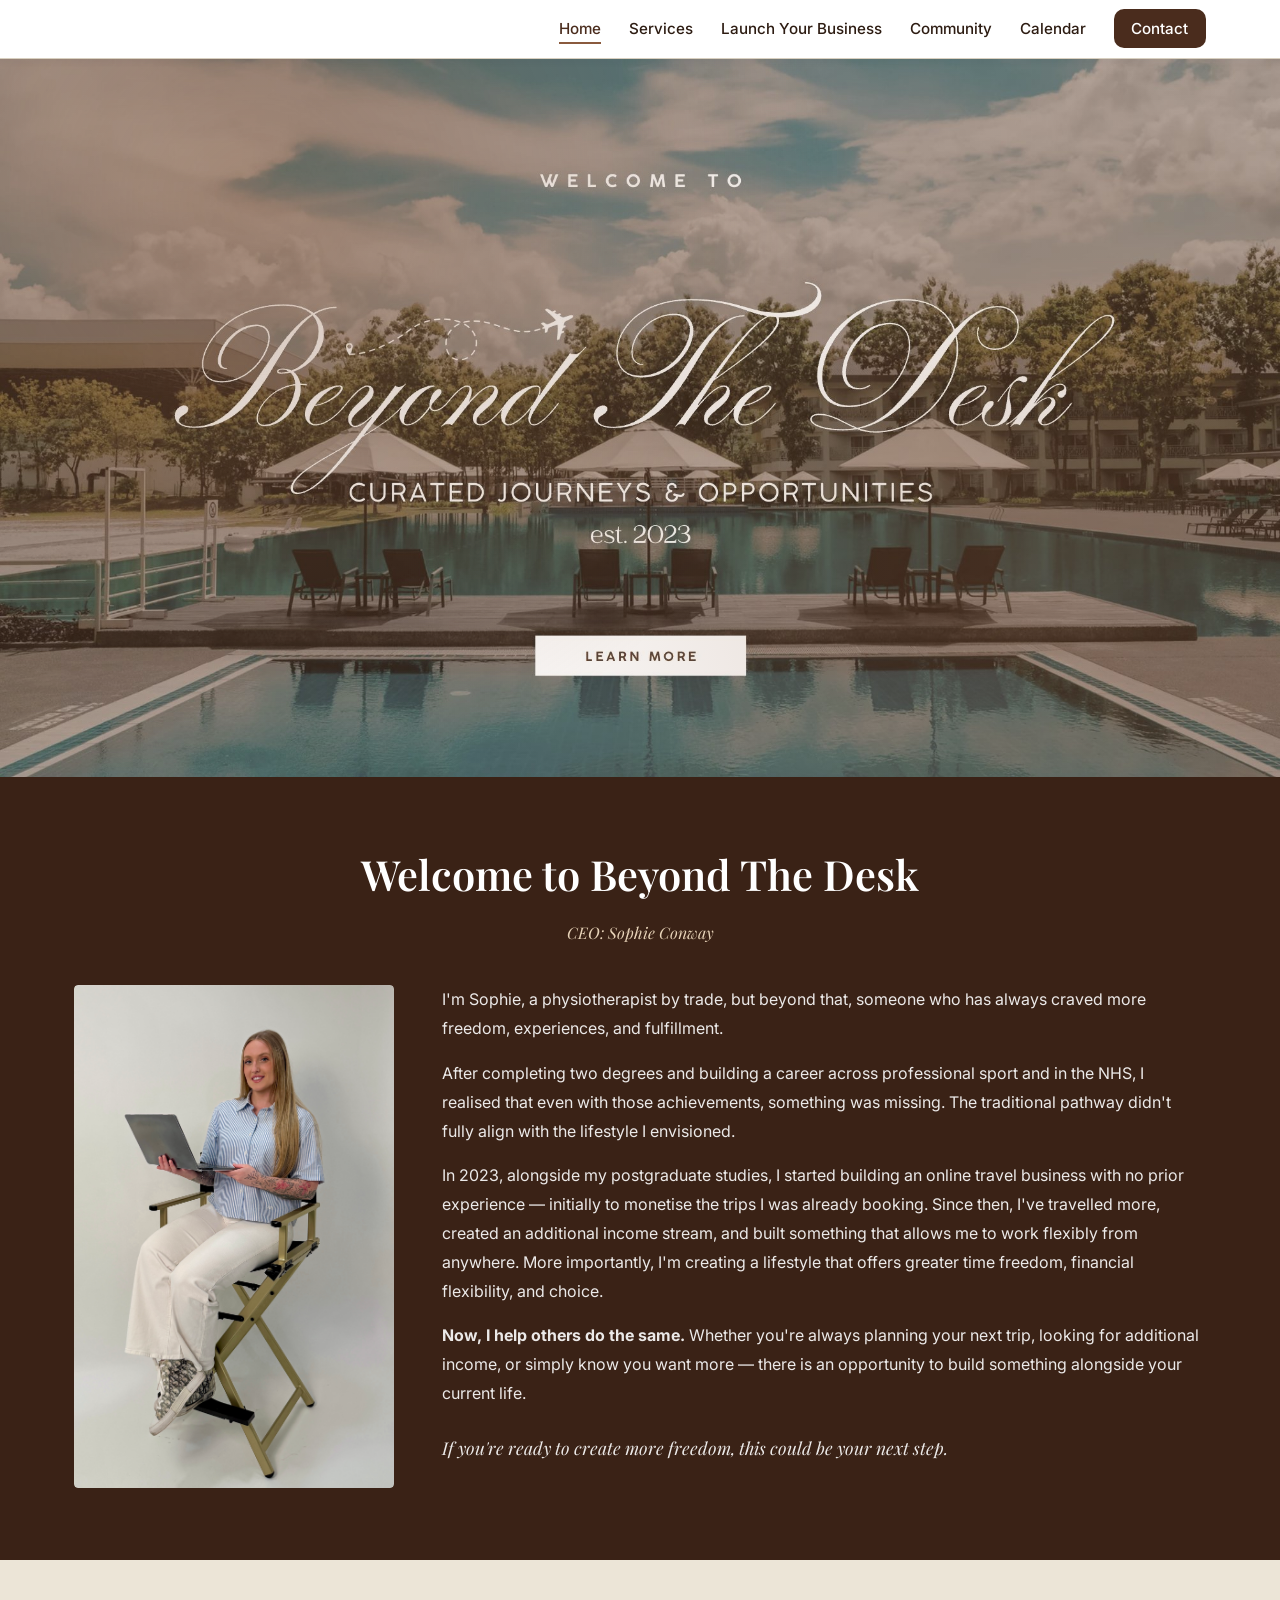
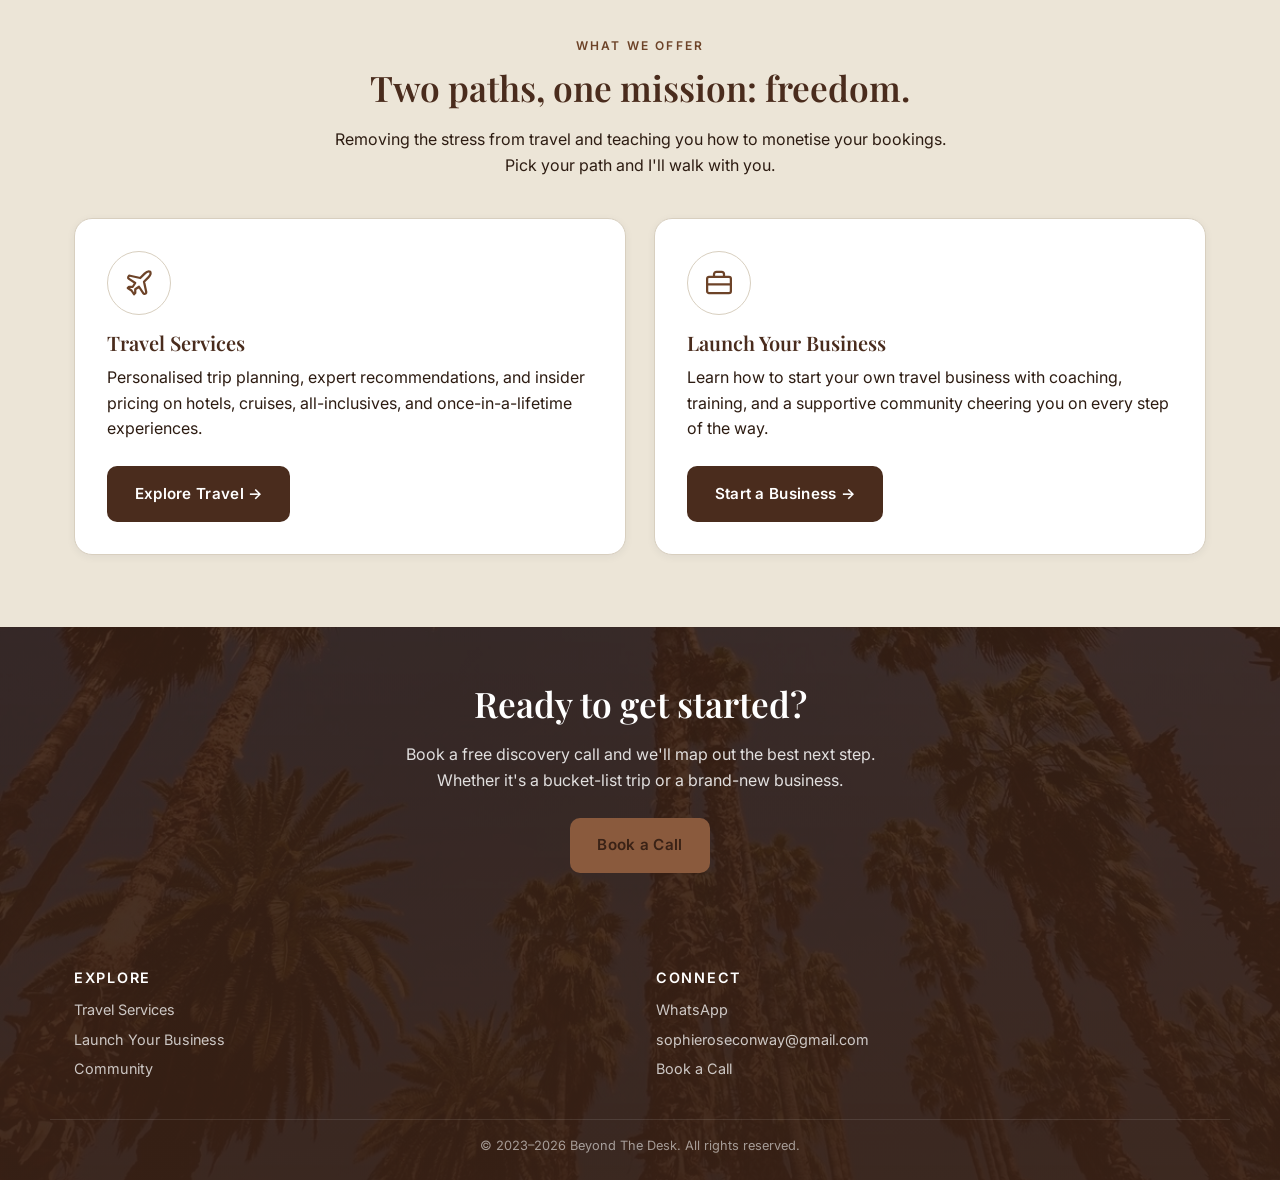
==== commit 9d00347b: "Renamed nav to Contact, lightened card icons, updated footer links" ====
--- a/index.html
+++ b/index.html
@@ -22,7 +22,7 @@
         <li><a href="business.html">Launch Your Business</a></li>
         <li><a href="community.html">Community</a></li>
         <li><a href="calendar.html">Calendar</a></li>
-        <li><a href="contact.html" class="nav__cta">Book a Call</a></li>
+        <li><a href="contact.html" class="nav__cta">Contact</a></li>
       </ul>
     </nav>
   </header>
@@ -124,9 +124,9 @@
       <div>
         <h4>Connect</h4>
         <ul>
-          <li><a href="calendar.html">Calendar</a></li>
+          <li><a href="contact.html">WhatsApp</a></li>
+          <li><a href="mailto:sophieroseconway@gmail.com">sophieroseconway@gmail.com</a></li>
           <li><a href="contact.html">Book a Call</a></li>
-          <li><a href="mailto:sophieroseconway@gmail.com">sophieroseconway@gmail.com</a></li>
         </ul>
       </div>
     </div>
--- a/css/styles.css
+++ b/css/styles.css
@@ -435,20 +435,21 @@
 .card h3 { margin-top: 0; }
 
 /* Shared icon sizing — keeps SVGs visually consistent inside circular containers */
-.card__icon svg { width: 22px; height: 22px; }
+.card__icon svg { width: 30px; height: 30px; }
 .feature-box .icon-box svg { width: 32px; height: 32px; }
 .stat-tile .icon-box svg { width: 36px; height: 36px; }
 .contact-method__icon svg { width: 26px; height: 26px; }
 
 .card__icon {
-  width: 42px;
-  height: 42px;
+  width: 64px;
+  height: 64px;
   display: inline-flex;
   align-items: center;
   justify-content: center;
   border-radius: 50%;
-  background: var(--color-accent);
-  color: var(--color-primary-dark);
+  background: #fff;
+  border: 1px solid var(--color-border);
+  color: var(--color-accent-dark);
   font-weight: 700;
   margin-bottom: 1rem;
 }
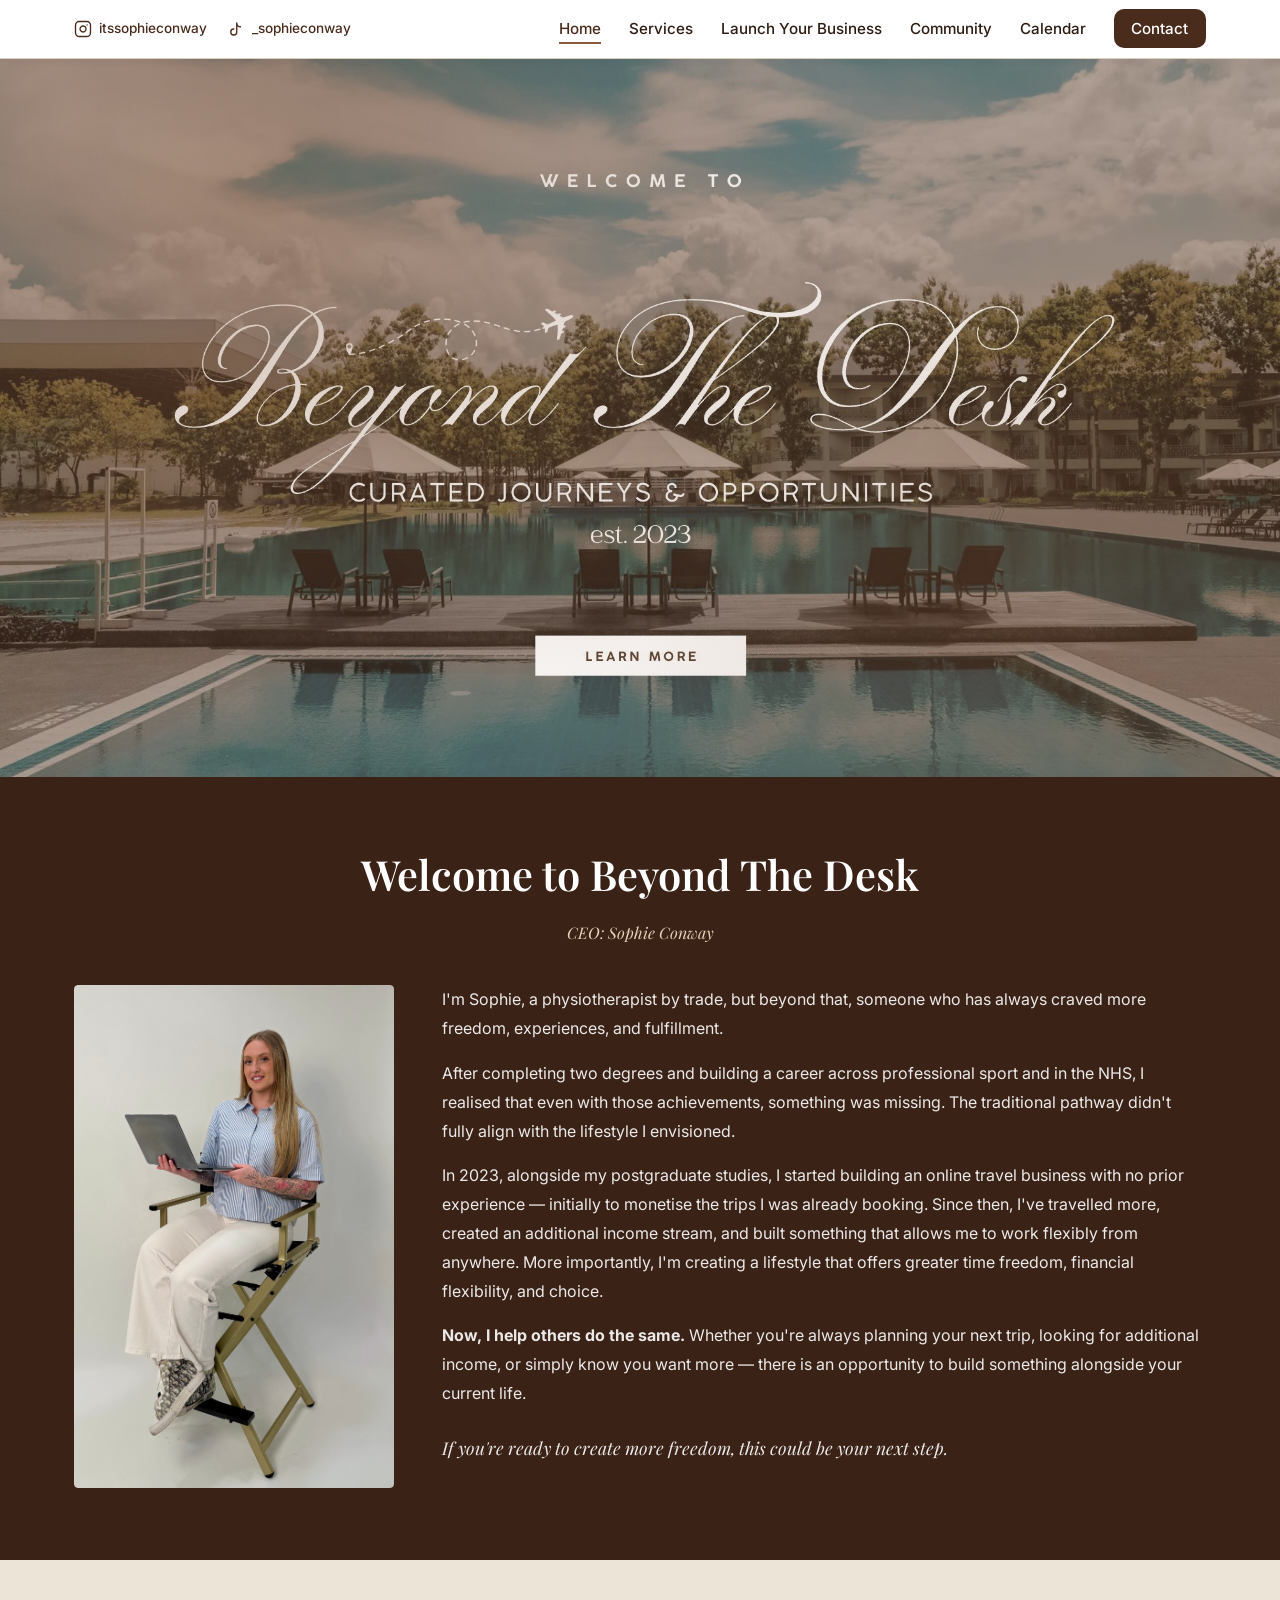
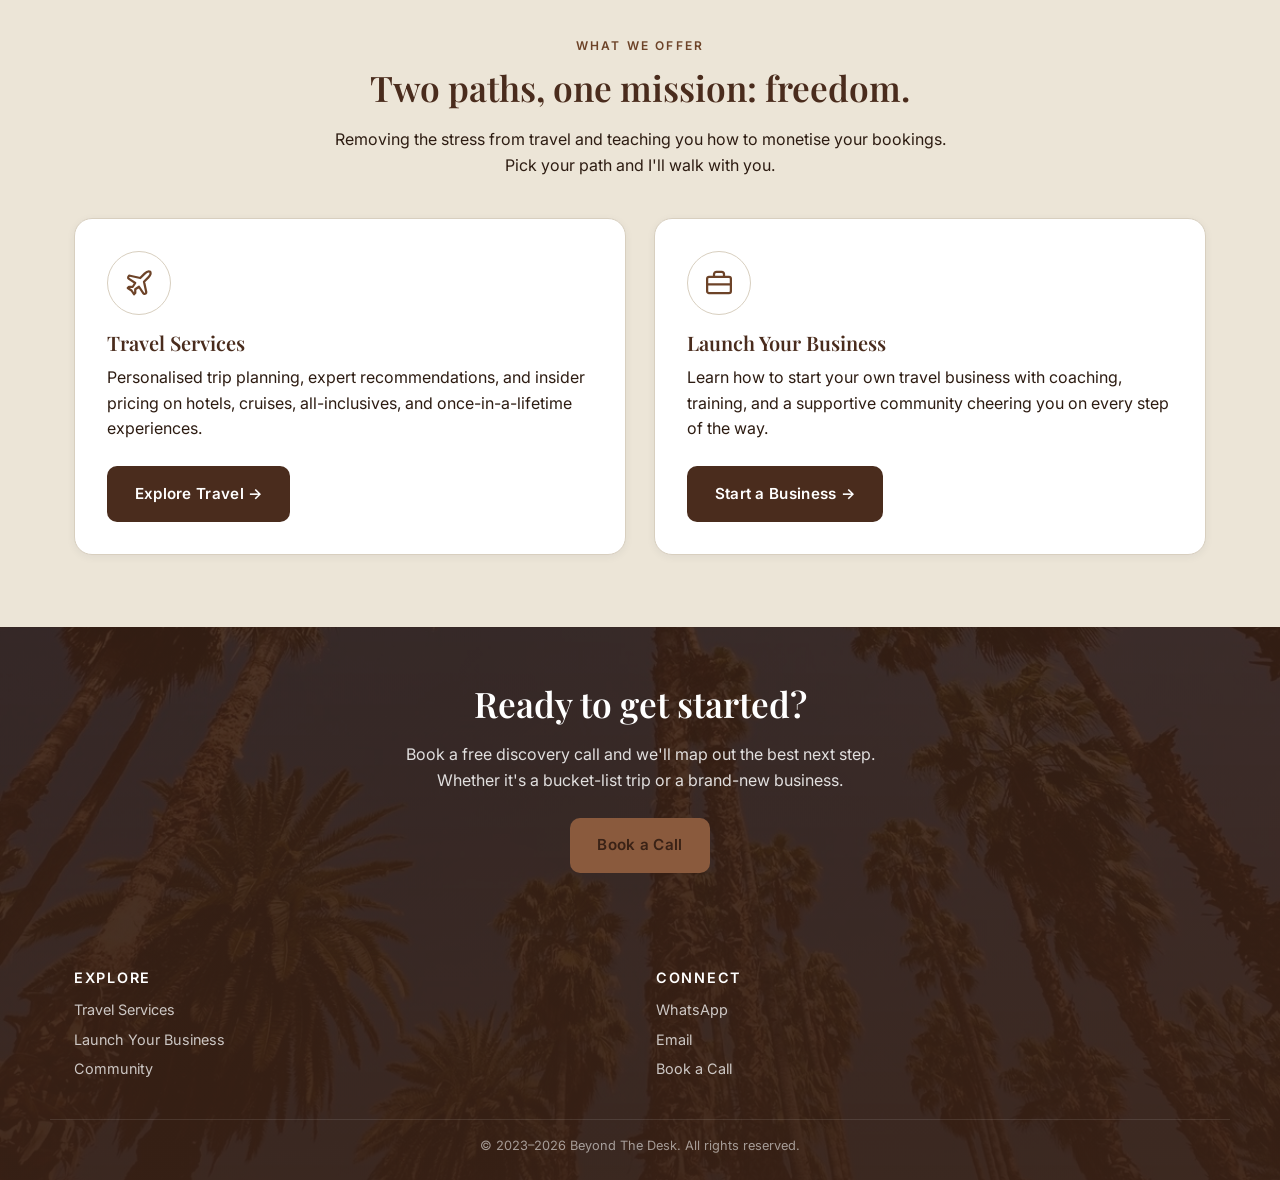
==== commit e7496b19: "Added social handles to header, simplified footer email link" ====
--- a/index.html
+++ b/index.html
@@ -15,6 +15,22 @@
   <!-- ============ HEADER ============ -->
   <header class="site-header">
     <nav class="nav" aria-label="Main">
+      <div class="nav__socials">
+        <a href="https://www.instagram.com/itssophieconway/" target="_blank" rel="noopener" class="nav__social" aria-label="Instagram">
+          <svg viewBox="0 0 24 24" fill="none" stroke="currentColor" stroke-width="1.8" stroke-linecap="round" stroke-linejoin="round" aria-hidden="true">
+            <rect x="2" y="2" width="20" height="20" rx="5" ry="5"/>
+            <path d="M16 11.37A4 4 0 1 1 12.63 8 4 4 0 0 1 16 11.37z"/>
+            <line x1="17.5" y1="6.5" x2="17.51" y2="6.5"/>
+          </svg>
+          <span>itssophieconway</span>
+        </a>
+        <a href="https://www.tiktok.com/@_sophieconway" target="_blank" rel="noopener" class="nav__social" aria-label="TikTok">
+          <svg viewBox="0 0 24 24" fill="none" stroke="currentColor" stroke-width="1.8" stroke-linecap="round" stroke-linejoin="round" aria-hidden="true">
+            <path d="M9 12a4 4 0 1 0 4 4V4a5 5 0 0 0 5 5"/>
+          </svg>
+          <span>_sophieconway</span>
+        </a>
+      </div>
       <button class="nav__toggle" aria-label="Toggle menu" aria-expanded="false"><svg viewBox="0 0 24 24" fill="none" stroke="currentColor" stroke-width="1.8" stroke-linecap="round" stroke-linejoin="round" aria-hidden="true"><line x1="4" y1="7" x2="20" y2="7"/><line x1="4" y1="12" x2="20" y2="12"/><line x1="4" y1="17" x2="20" y2="17"/></svg></button>
       <ul class="nav__links">
         <li><a href="index.html">Home</a></li>
@@ -125,7 +141,7 @@
         <h4>Connect</h4>
         <ul>
           <li><a href="contact.html">WhatsApp</a></li>
-          <li><a href="mailto:sophieroseconway@gmail.com">sophieroseconway@gmail.com</a></li>
+          <li><a href="contact.html">Email</a></li>
           <li><a href="contact.html">Book a Call</a></li>
         </ul>
       </div>
--- a/css/styles.css
+++ b/css/styles.css
@@ -98,10 +98,40 @@
 .nav {
   display: flex;
   align-items: center;
-  justify-content: flex-end;
+  justify-content: space-between;
+  gap: 1.5rem;
   padding: 1rem 1.5rem;
   max-width: var(--max-width);
   margin: 0 auto;
+}
+
+/* Social handles on the left side of the header */
+.nav__socials {
+  display: flex;
+  align-items: center;
+  gap: 1.25rem;
+}
+.nav__social {
+  display: inline-flex;
+  align-items: center;
+  gap: .45rem;
+  color: var(--color-primary);
+  font-size: .85rem;
+  font-weight: 500;
+  transition: color .2s ease;
+  white-space: nowrap;
+}
+.nav__social:hover {
+  color: var(--color-accent-dark);
+}
+.nav__social svg {
+  width: 18px;
+  height: 18px;
+  flex-shrink: 0;
+}
+@media (max-width: 720px) {
+  .nav__social span { display: none; }
+  .nav__socials { gap: .9rem; }
 }
 .nav__brand {
   font-family: var(--font-heading);
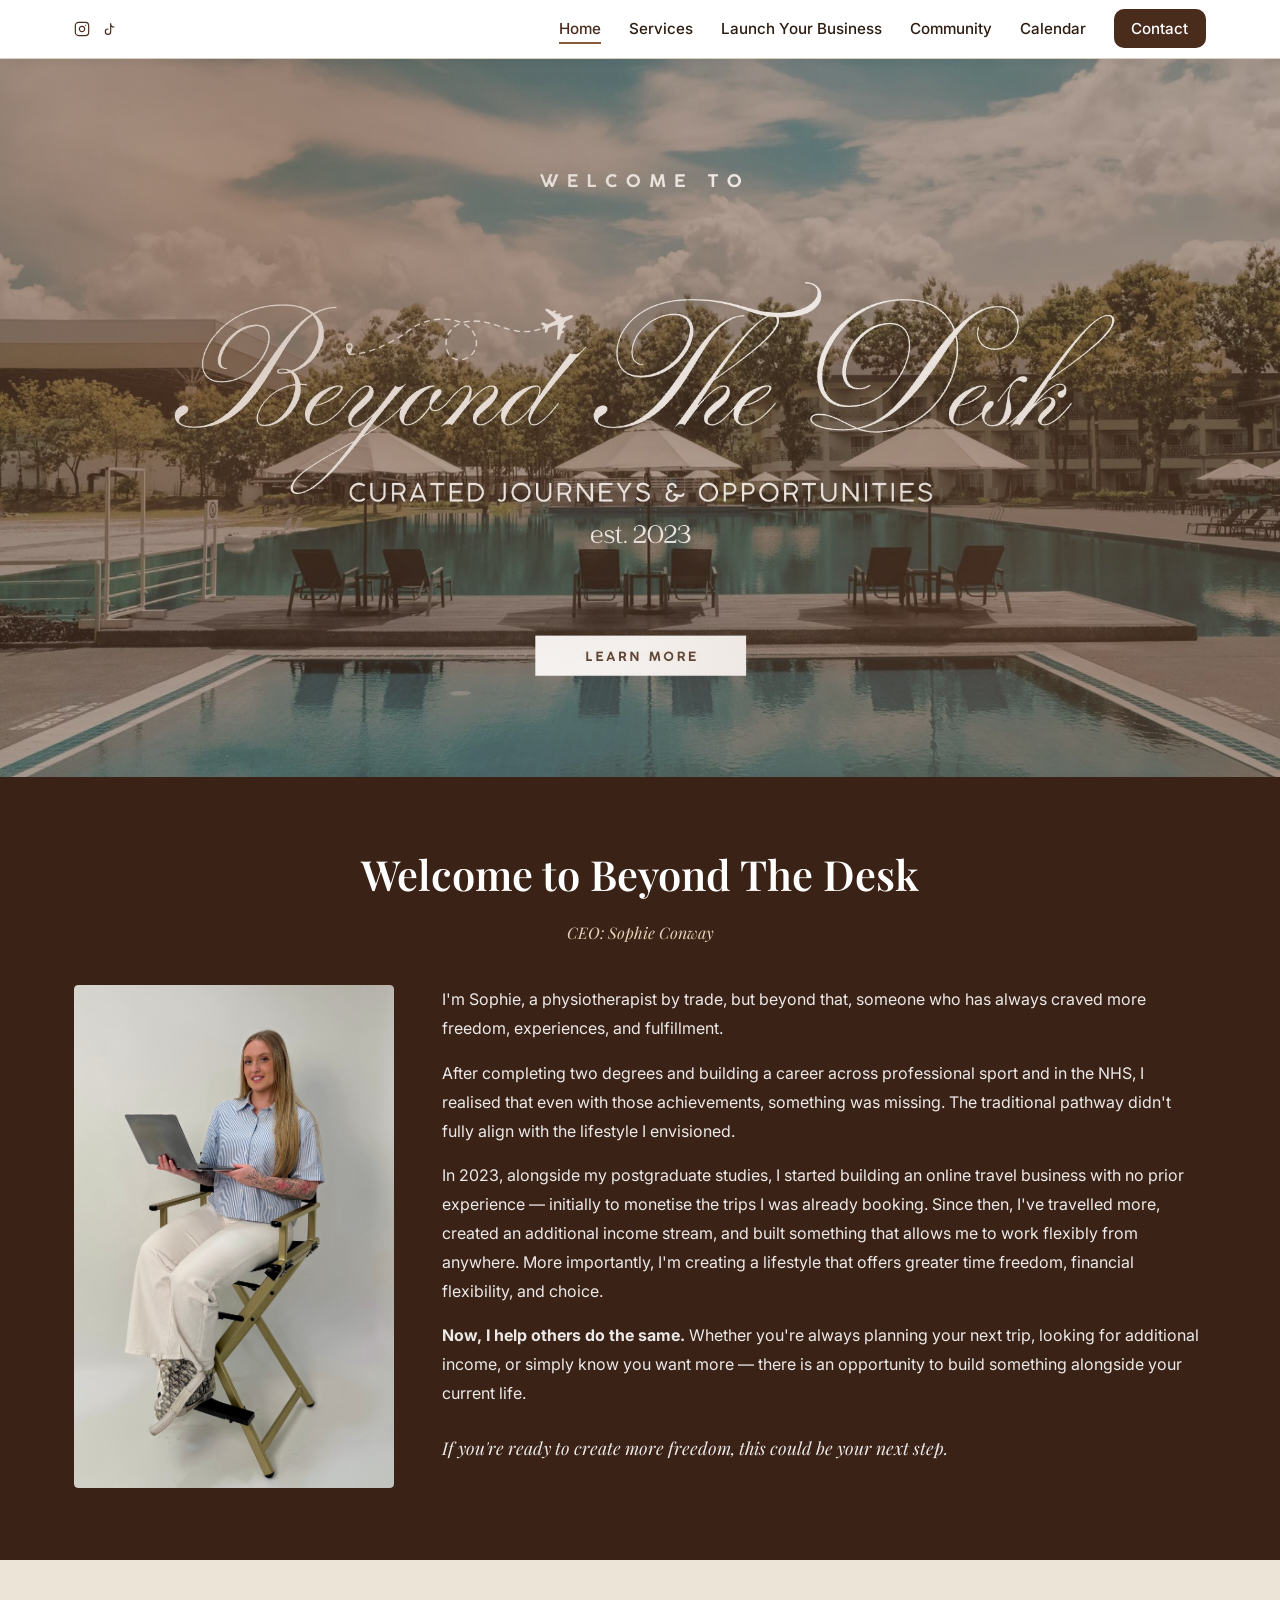
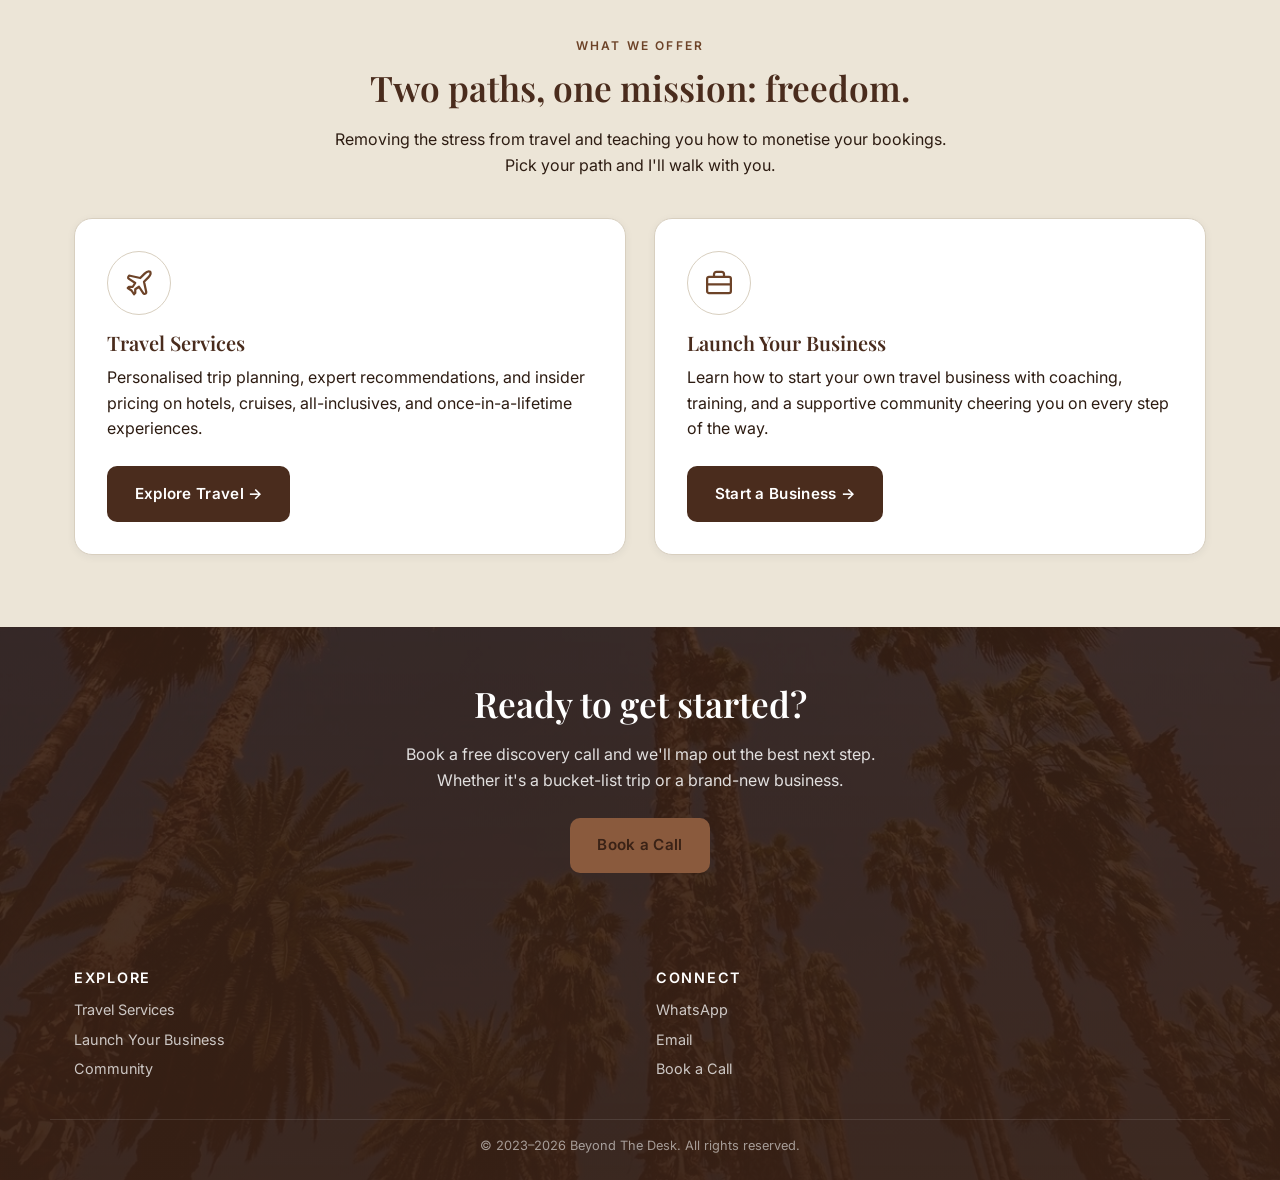
==== commit 0514915a: "logo fixes" ====
--- a/index.html
+++ b/index.html
@@ -16,19 +16,17 @@
   <header class="site-header">
     <nav class="nav" aria-label="Main">
       <div class="nav__socials">
-        <a href="https://www.instagram.com/itssophieconway/" target="_blank" rel="noopener" class="nav__social" aria-label="Instagram">
+        <a href="https://www.instagram.com/itssophieconway/" target="_blank" rel="noopener" class="nav__social" aria-label="Instagram — @itssophieconway" title="@itssophieconway">
           <svg viewBox="0 0 24 24" fill="none" stroke="currentColor" stroke-width="1.8" stroke-linecap="round" stroke-linejoin="round" aria-hidden="true">
             <rect x="2" y="2" width="20" height="20" rx="5" ry="5"/>
             <path d="M16 11.37A4 4 0 1 1 12.63 8 4 4 0 0 1 16 11.37z"/>
             <line x1="17.5" y1="6.5" x2="17.51" y2="6.5"/>
           </svg>
-          <span>itssophieconway</span>
         </a>
-        <a href="https://www.tiktok.com/@_sophieconway" target="_blank" rel="noopener" class="nav__social" aria-label="TikTok">
+        <a href="https://www.tiktok.com/@_sophieconway" target="_blank" rel="noopener" class="nav__social" aria-label="TikTok — @_sophieconway" title="@_sophieconway">
           <svg viewBox="0 0 24 24" fill="none" stroke="currentColor" stroke-width="1.8" stroke-linecap="round" stroke-linejoin="round" aria-hidden="true">
             <path d="M9 12a4 4 0 1 0 4 4V4a5 5 0 0 0 5 5"/>
           </svg>
-          <span>_sophieconway</span>
         </a>
       </div>
       <button class="nav__toggle" aria-label="Toggle menu" aria-expanded="false"><svg viewBox="0 0 24 24" fill="none" stroke="currentColor" stroke-width="1.8" stroke-linecap="round" stroke-linejoin="round" aria-hidden="true"><line x1="4" y1="7" x2="20" y2="7"/><line x1="4" y1="12" x2="20" y2="12"/><line x1="4" y1="17" x2="20" y2="17"/></svg></button>
--- a/css/styles.css
+++ b/css/styles.css
@@ -105,33 +105,25 @@
   margin: 0 auto;
 }
 
-/* Social handles on the left side of the header */
+/* Social icons on the left side of the header */
 .nav__socials {
   display: flex;
   align-items: center;
-  gap: 1.25rem;
+  gap: .75rem;
 }
 .nav__social {
   display: inline-flex;
   align-items: center;
-  gap: .45rem;
   color: var(--color-primary);
-  font-size: .85rem;
-  font-weight: 500;
   transition: color .2s ease;
-  white-space: nowrap;
+  line-height: 0;
 }
 .nav__social:hover {
   color: var(--color-accent-dark);
 }
 .nav__social svg {
-  width: 18px;
-  height: 18px;
-  flex-shrink: 0;
-}
-@media (max-width: 720px) {
-  .nav__social span { display: none; }
-  .nav__socials { gap: .9rem; }
+  width: 16px;
+  height: 16px;
 }
 .nav__brand {
   font-family: var(--font-heading);
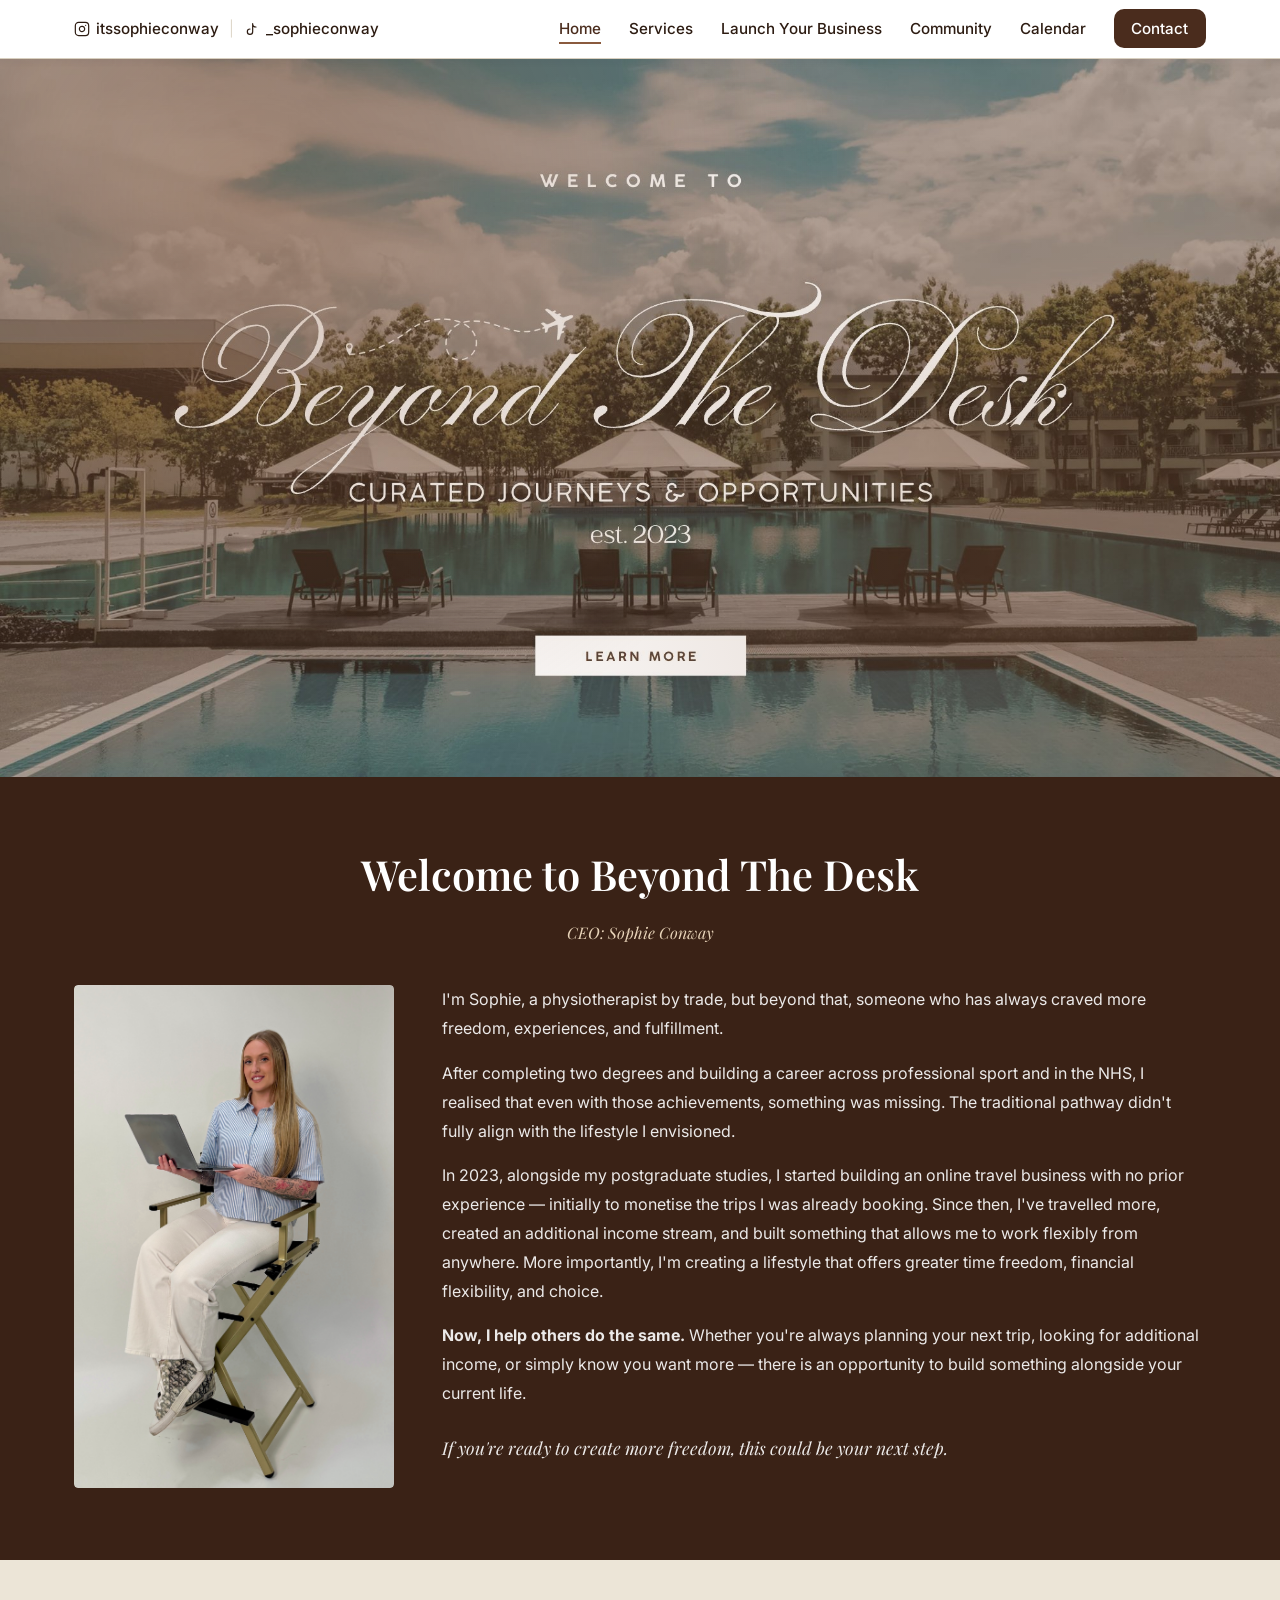
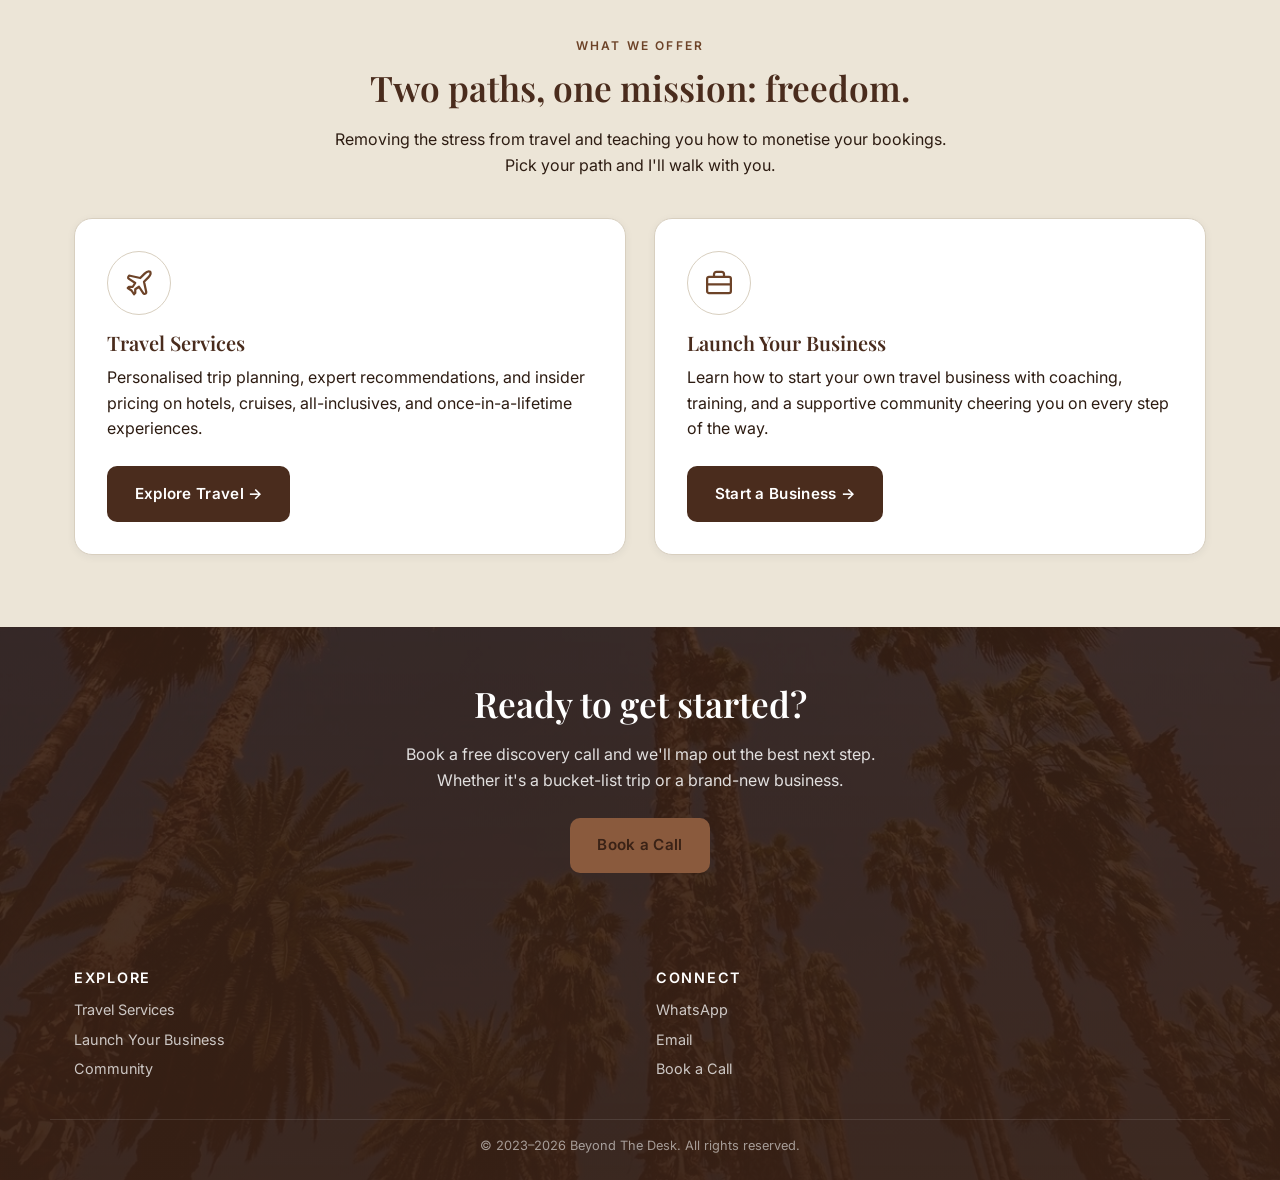
==== commit 4d5c68a8: "updated header" ====
--- a/index.html
+++ b/index.html
@@ -16,17 +16,20 @@
   <header class="site-header">
     <nav class="nav" aria-label="Main">
       <div class="nav__socials">
-        <a href="https://www.instagram.com/itssophieconway/" target="_blank" rel="noopener" class="nav__social" aria-label="Instagram — @itssophieconway" title="@itssophieconway">
+        <a href="https://www.instagram.com/itssophieconway/" target="_blank" rel="noopener" class="nav__social" aria-label="Instagram — itssophieconway">
           <svg viewBox="0 0 24 24" fill="none" stroke="currentColor" stroke-width="1.8" stroke-linecap="round" stroke-linejoin="round" aria-hidden="true">
             <rect x="2" y="2" width="20" height="20" rx="5" ry="5"/>
             <path d="M16 11.37A4 4 0 1 1 12.63 8 4 4 0 0 1 16 11.37z"/>
             <line x1="17.5" y1="6.5" x2="17.51" y2="6.5"/>
           </svg>
+          <span>itssophieconway</span>
         </a>
-        <a href="https://www.tiktok.com/@_sophieconway" target="_blank" rel="noopener" class="nav__social" aria-label="TikTok — @_sophieconway" title="@_sophieconway">
+        <span class="nav__sep" aria-hidden="true">|</span>
+        <a href="https://www.tiktok.com/@_sophieconway" target="_blank" rel="noopener" class="nav__social" aria-label="TikTok — _sophieconway">
           <svg viewBox="0 0 24 24" fill="none" stroke="currentColor" stroke-width="1.8" stroke-linecap="round" stroke-linejoin="round" aria-hidden="true">
             <path d="M9 12a4 4 0 1 0 4 4V4a5 5 0 0 0 5 5"/>
           </svg>
+          <span>_sophieconway</span>
         </a>
       </div>
       <button class="nav__toggle" aria-label="Toggle menu" aria-expanded="false"><svg viewBox="0 0 24 24" fill="none" stroke="currentColor" stroke-width="1.8" stroke-linecap="round" stroke-linejoin="round" aria-hidden="true"><line x1="4" y1="7" x2="20" y2="7"/><line x1="4" y1="12" x2="20" y2="12"/><line x1="4" y1="17" x2="20" y2="17"/></svg></button>
--- a/css/styles.css
+++ b/css/styles.css
@@ -105,25 +105,39 @@
   margin: 0 auto;
 }
 
-/* Social icons on the left side of the header */
+/* Social handles on the left side of the header */
 .nav__socials {
   display: flex;
   align-items: center;
-  gap: .75rem;
+  gap: .6rem;
+  font-size: .95rem;
+  font-weight: 500;
 }
 .nav__social {
   display: inline-flex;
   align-items: center;
+  gap: .4rem;
+  color: var(--color-text);
+  transition: color .2s ease;
+  white-space: nowrap;
+}
+.nav__social:hover {
   color: var(--color-primary);
-  transition: color .2s ease;
-  line-height: 0;
-}
-.nav__social:hover {
-  color: var(--color-accent-dark);
 }
 .nav__social svg {
   width: 16px;
   height: 16px;
+  flex-shrink: 0;
+}
+.nav__sep {
+  color: var(--color-border);
+  font-weight: 300;
+  user-select: none;
+}
+@media (max-width: 720px) {
+  .nav__social span,
+  .nav__sep { display: none; }
+  .nav__socials { gap: .75rem; }
 }
 .nav__brand {
   font-family: var(--font-heading);
